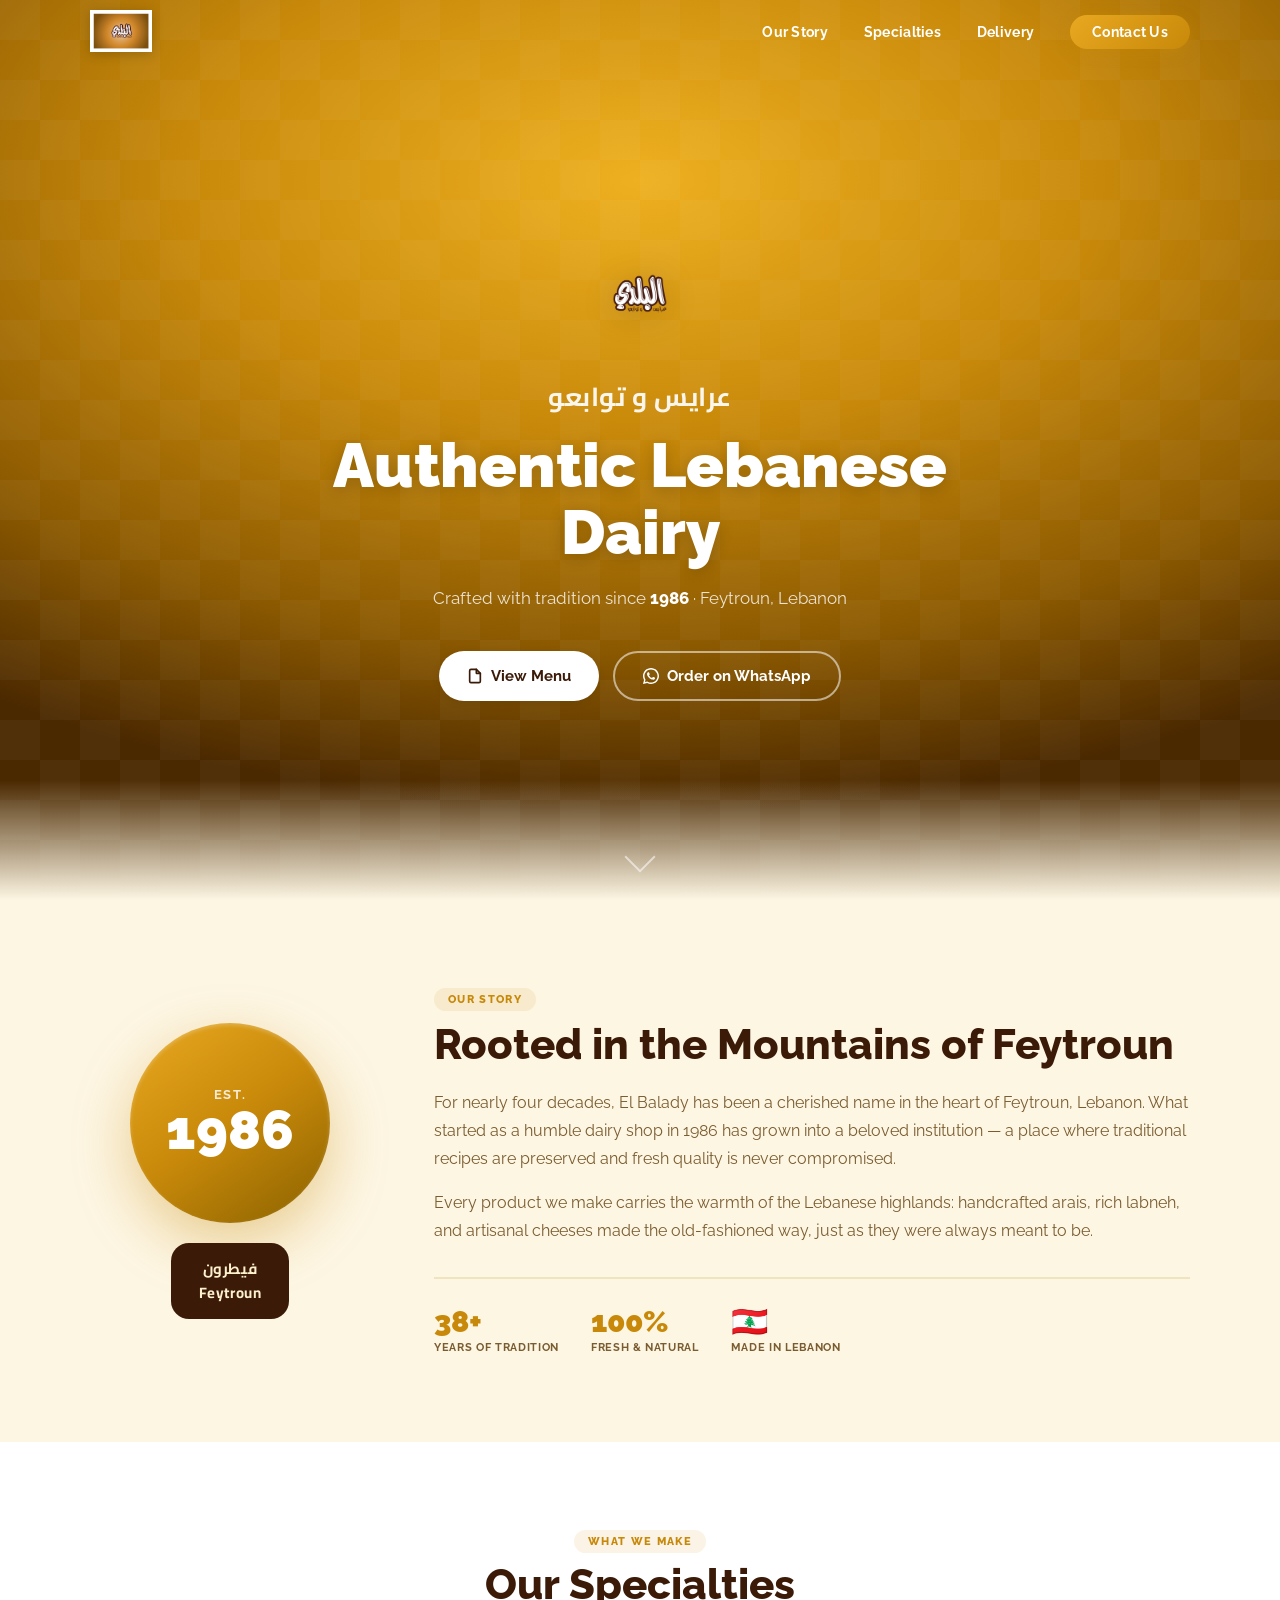
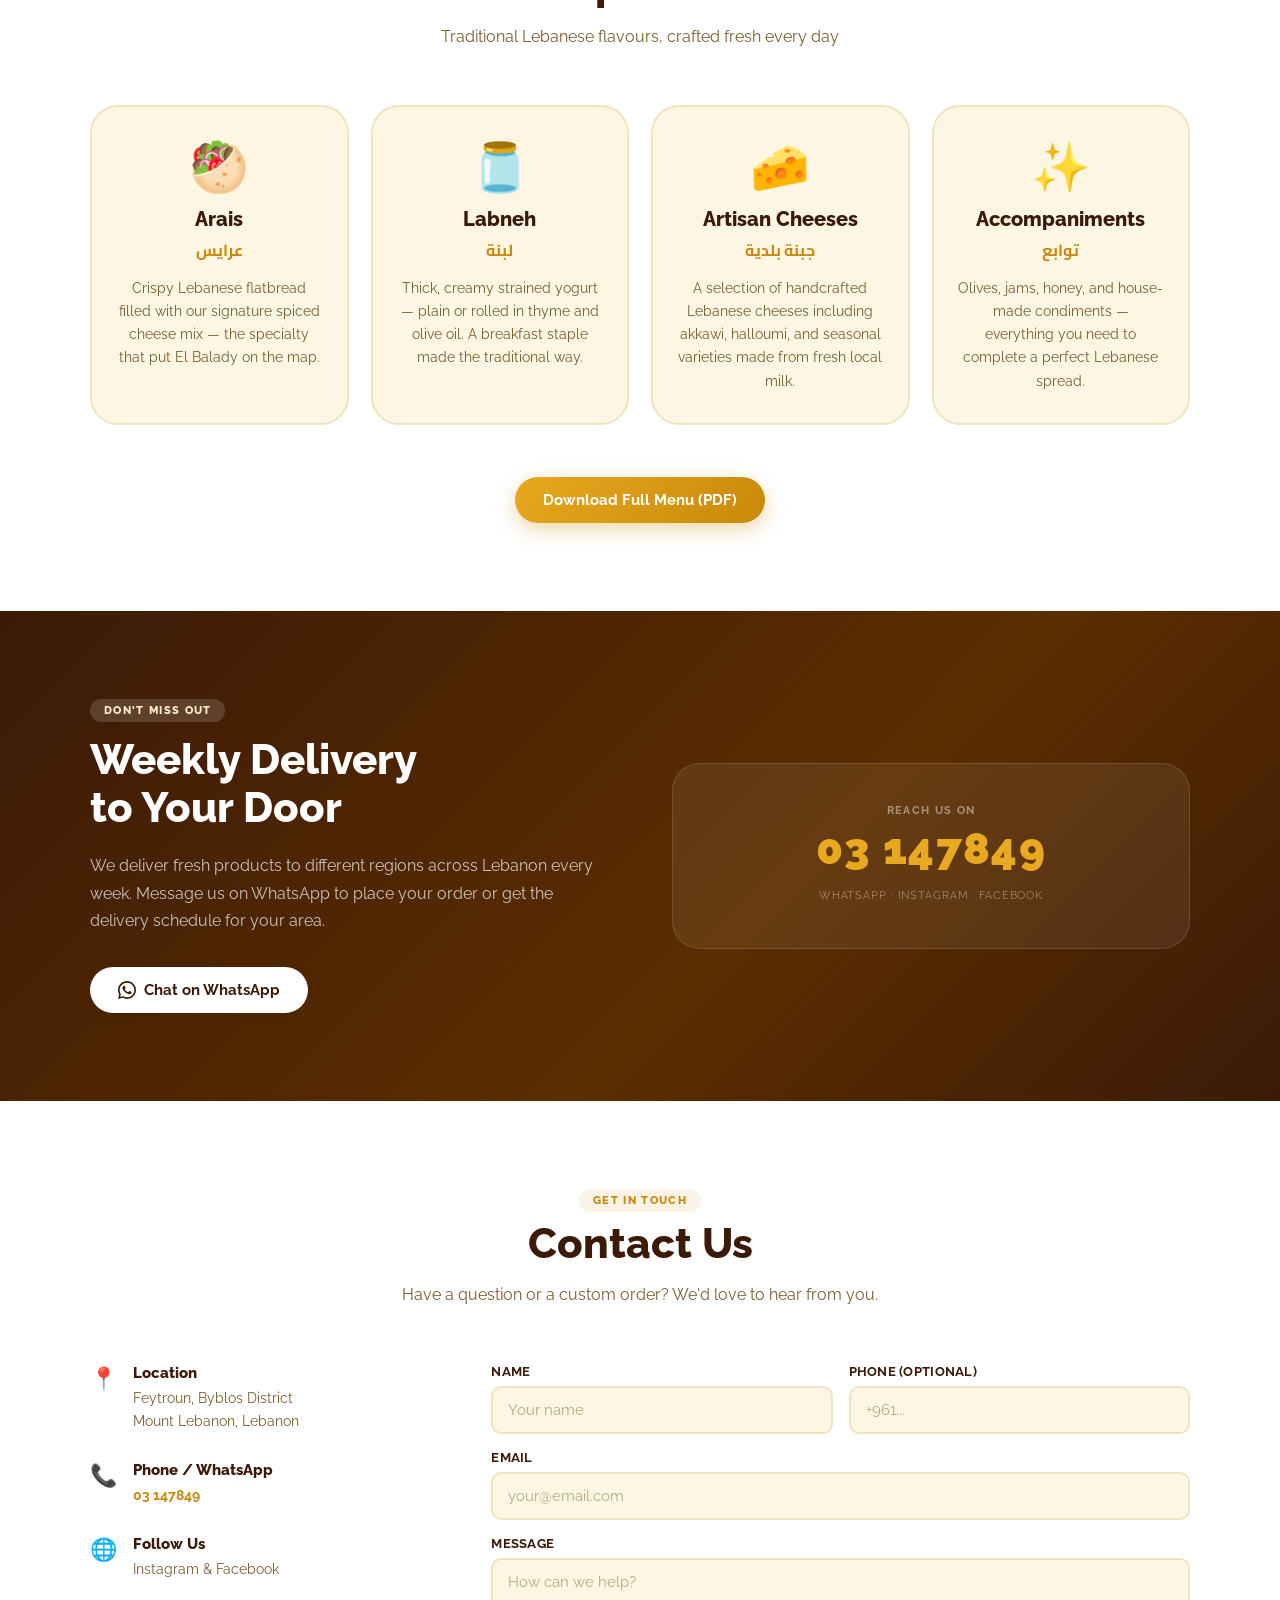
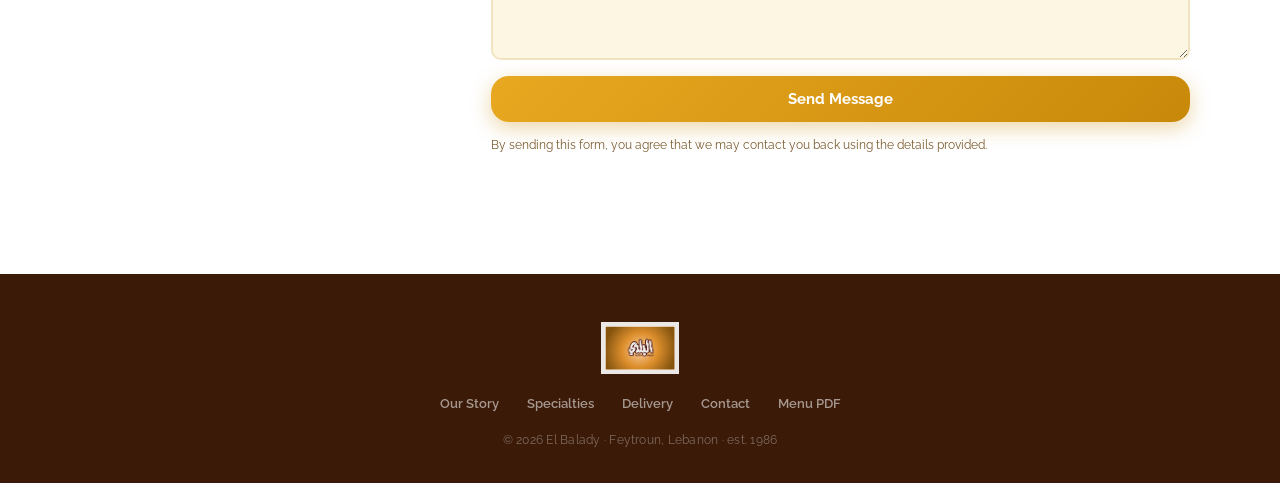
==== index.html @ 284e4e15 "Fix Arabic spelling of Feytroun (فيطرون) https://claude.ai/code/session_01UFX6qy6M5suxhX716evak3" ====
<!doctype html>
<html lang="en">
<head>
  <meta charset="utf-8" />
  <meta name="viewport" content="width=device-width, initial-scale=1" />
  <title>El Balady | عرايس و توابعو · Since 1986 · Feytroun</title>
  <meta name="description" content="El Balady – traditional Lebanese dairy and arais from Feytroun since 1986. Weekly delivery available across Lebanon." />

  <link rel="preconnect" href="https://fonts.googleapis.com">
  <link rel="preconnect" href="https://fonts.gstatic.com" crossorigin>
  <link href="https://fonts.googleapis.com/css2?family=Raleway:wght@400;500;600;700;800;900&family=Cairo:wght@400;600;700;800&display=swap" rel="stylesheet">

  <link rel="stylesheet" href="styles.css" />
</head>
<body>

  <!-- NAV -->
  <nav class="nav" id="nav">
    <div class="nav__inner">
      <a href="#home" class="nav__logo">
        <img src="el-balady-logo.png" alt="El Balady" />
      </a>
      <ul class="nav__links" id="navLinks">
        <li><a href="#about">Our Story</a></li>
        <li><a href="#specialties">Specialties</a></li>
        <li><a href="#delivery">Delivery</a></li>
        <li><a href="#contact" class="nav__cta">Contact Us</a></li>
      </ul>
      <button class="nav__burger" aria-label="Toggle menu" id="burger">
        <span></span><span></span><span></span>
      </button>
    </div>
  </nav>

  <!-- HERO -->
  <section class="hero" id="home">
    <div class="hero__bg"></div>
    <div class="hero__content">
      <img class="hero__logo" src="logo-mark.png" alt="El Balady logo" />
      <p class="hero__arabic">عرايس و توابعو</p>
      <h1 class="hero__title">Authentic Lebanese Dairy</h1>
      <p class="hero__sub">Crafted with tradition since <strong>1986</strong> &middot; Feytroun, Lebanon</p>
      <div class="hero__actions">
        <a href="Al Baladi Menu.pdf" target="_blank" rel="noopener" class="btn btn--white">
          <svg width="16" height="16" viewBox="0 0 24 24" fill="none" stroke="currentColor" stroke-width="2.5" stroke-linecap="round" stroke-linejoin="round"><path d="M14 2H6a2 2 0 0 0-2 2v16a2 2 0 0 0 2 2h12a2 2 0 0 0 2-2V8z"/><polyline points="14 2 14 8 20 8"/></svg>
          View Menu
        </a>
        <a href="https://wa.me/+9613147849" target="_blank" rel="noopener" class="btn btn--outline">
          <svg width="16" height="16" viewBox="0 0 24 24" fill="currentColor"><path d="M17.472 14.382c-.297-.149-1.758-.867-2.03-.967-.273-.099-.471-.148-.67.15-.197.297-.767.966-.94 1.164-.173.199-.347.223-.644.075-.297-.15-1.255-.463-2.39-1.475-.883-.788-1.48-1.761-1.653-2.059-.173-.297-.018-.458.13-.606.134-.133.298-.347.446-.52.149-.174.198-.298.298-.497.099-.198.05-.371-.025-.52-.075-.149-.669-1.612-.916-2.207-.242-.579-.487-.5-.669-.51-.173-.008-.371-.01-.57-.01-.198 0-.52.074-.792.372-.272.297-1.04 1.016-1.04 2.479 0 1.462 1.065 2.875 1.213 3.074.149.198 2.096 3.2 5.077 4.487.709.306 1.262.489 1.694.625.712.227 1.36.195 1.871.118.571-.085 1.758-.719 2.006-1.413.248-.694.248-1.289.173-1.413-.074-.124-.272-.198-.57-.347z"/><path d="M12 0C5.373 0 0 5.373 0 12c0 2.121.555 4.109 1.527 5.834L0 24l6.334-1.521A11.944 11.944 0 0012 24c6.627 0 12-5.373 12-12S18.627 0 12 0zm0 21.818a9.812 9.812 0 01-5.007-1.371l-.36-.214-3.726.894.913-3.632-.234-.373A9.818 9.818 0 012.182 12C2.182 6.578 6.578 2.182 12 2.182S21.818 6.578 21.818 12 17.422 21.818 12 21.818z"/></svg>
          Order on WhatsApp
        </a>
      </div>
    </div>
    <div class="hero__scroll" aria-hidden="true"><span></span></div>
  </section>

  <!-- ABOUT -->
  <section class="about section" id="about">
    <div class="container">
      <div class="about__grid">
        <div class="about__visual">
          <div class="about__badge">
            <span class="about__since">Est.</span>
            <span class="about__year">1986</span>
          </div>
          <div class="about__stamp">
            <p>فيطرون</p>
            <p>Feytroun</p>
          </div>
        </div>
        <div class="about__text">
          <span class="label">Our Story</span>
          <h2>Rooted in the Mountains of Feytroun</h2>
          <p>For nearly four decades, El Balady has been a cherished name in the heart of Feytroun, Lebanon. What started as a humble dairy shop in 1986 has grown into a beloved institution — a place where traditional recipes are preserved and fresh quality is never compromised.</p>
          <p>Every product we make carries the warmth of the Lebanese highlands: handcrafted arais, rich labneh, and artisanal cheeses made the old-fashioned way, just as they were always meant to be.</p>
          <div class="about__stats">
            <div class="stat">
              <strong>38+</strong>
              <span>Years of tradition</span>
            </div>
            <div class="stat">
              <strong>100%</strong>
              <span>Fresh &amp; natural</span>
            </div>
            <div class="stat">
              <strong>🇱🇧</strong>
              <span>Made in Lebanon</span>
            </div>
          </div>
        </div>
      </div>
    </div>
  </section>

  <!-- SPECIALTIES -->
  <section class="specialties section section--alt" id="specialties">
    <div class="container">
      <div class="section__header">
        <span class="label">What We Make</span>
        <h2>Our Specialties</h2>
        <p>Traditional Lebanese flavours, crafted fresh every day</p>
      </div>
      <div class="products">
        <div class="product-card">
          <div class="product-card__icon">🥙</div>
          <h3>Arais</h3>
          <p class="product-card__ar">عرايس</p>
          <p>Crispy Lebanese flatbread filled with our signature spiced cheese mix — the specialty that put El Balady on the map.</p>
        </div>
        <div class="product-card">
          <div class="product-card__icon">🫙</div>
          <h3>Labneh</h3>
          <p class="product-card__ar">لبنة</p>
          <p>Thick, creamy strained yogurt — plain or rolled in thyme and olive oil. A breakfast staple made the traditional way.</p>
        </div>
        <div class="product-card">
          <div class="product-card__icon">🧀</div>
          <h3>Artisan Cheeses</h3>
          <p class="product-card__ar">جبنة بلدية</p>
          <p>A selection of handcrafted Lebanese cheeses including akkawi, halloumi, and seasonal varieties made from fresh local milk.</p>
        </div>
        <div class="product-card">
          <div class="product-card__icon">✨</div>
          <h3>Accompaniments</h3>
          <p class="product-card__ar">توابع</p>
          <p>Olives, jams, honey, and house-made condiments — everything you need to complete a perfect Lebanese spread.</p>
        </div>
      </div>
      <div class="specialties__cta">
        <a href="Al Baladi Menu.pdf" target="_blank" rel="noopener" class="btn btn--primary">
          Download Full Menu (PDF)
        </a>
      </div>
    </div>
  </section>

  <!-- DELIVERY -->
  <section class="delivery section" id="delivery">
    <div class="container">
      <div class="delivery__inner">
        <div class="delivery__text">
          <span class="label label--light">Don't miss out</span>
          <h2>Weekly Delivery<br>to Your Door</h2>
          <p>We deliver fresh products to different regions across Lebanon every week. Message us on WhatsApp to place your order or get the delivery schedule for your area.</p>
          <a href="https://wa.me/+9613147849" target="_blank" rel="noopener" class="btn btn--white">
            <svg width="18" height="18" viewBox="0 0 24 24" fill="currentColor"><path d="M17.472 14.382c-.297-.149-1.758-.867-2.03-.967-.273-.099-.471-.148-.67.15-.197.297-.767.966-.94 1.164-.173.199-.347.223-.644.075-.297-.15-1.255-.463-2.39-1.475-.883-.788-1.48-1.761-1.653-2.059-.173-.297-.018-.458.13-.606.134-.133.298-.347.446-.52.149-.174.198-.298.298-.497.099-.198.05-.371-.025-.52-.075-.149-.669-1.612-.916-2.207-.242-.579-.487-.5-.669-.51-.173-.008-.371-.01-.57-.01-.198 0-.52.074-.792.372-.272.297-1.04 1.016-1.04 2.479 0 1.462 1.065 2.875 1.213 3.074.149.198 2.096 3.2 5.077 4.487.709.306 1.262.489 1.694.625.712.227 1.36.195 1.871.118.571-.085 1.758-.719 2.006-1.413.248-.694.248-1.289.173-1.413-.074-.124-.272-.198-.57-.347z"/><path d="M12 0C5.373 0 0 5.373 0 12c0 2.121.555 4.109 1.527 5.834L0 24l6.334-1.521A11.944 11.944 0 0012 24c6.627 0 12-5.373 12-12S18.627 0 12 0zm0 21.818a9.812 9.812 0 01-5.007-1.371l-.36-.214-3.726.894.913-3.632-.234-.373A9.818 9.818 0 012.182 12C2.182 6.578 6.578 2.182 12 2.182S21.818 6.578 21.818 12 17.422 21.818 12 21.818z"/></svg>
            Chat on WhatsApp
          </a>
        </div>
        <div class="delivery__card">
          <p class="delivery__card-label">Reach us on</p>
          <p class="delivery__phone">03 147849</p>
          <p class="delivery__card-sub">WhatsApp · Instagram · Facebook</p>
        </div>
      </div>
    </div>
  </section>

  <!-- CONTACT -->
  <section class="contact-section section section--alt" id="contact">
    <div class="container">
      <div class="section__header">
        <span class="label">Get in Touch</span>
        <h2>Contact Us</h2>
        <p>Have a question or a custom order? We'd love to hear from you.</p>
      </div>
      <div class="contact__grid">
        <div class="contact__info">
          <div class="info-item">
            <span class="info-item__icon">📍</span>
            <div>
              <strong>Location</strong>
              <p>Feytroun, Byblos District<br>Mount Lebanon, Lebanon</p>
            </div>
          </div>
          <div class="info-item">
            <span class="info-item__icon">📞</span>
            <div>
              <strong>Phone / WhatsApp</strong>
              <p><a href="https://wa.me/+9613147849">03 147849</a></p>
            </div>
          </div>
          <div class="info-item">
            <span class="info-item__icon">🌐</span>
            <div>
              <strong>Follow Us</strong>
              <p>Instagram &amp; Facebook</p>
            </div>
          </div>
        </div>
        <div class="contact__form">
          <form id="contactForm" action="https://formspree.io/f/xgokkwpo" method="POST">
            <input type="hidden" name="source" value="El Balady landing page" />
            <div class="form-row">
              <label class="field">
                <span>Name</span>
                <input name="name" type="text" autocomplete="name" required placeholder="Your name" />
              </label>
              <label class="field">
                <span>Phone (optional)</span>
                <input name="phone" type="tel" autocomplete="tel" placeholder="+961..." />
              </label>
            </div>
            <label class="field">
              <span>Email</span>
              <input name="email" type="email" autocomplete="email" required placeholder="your@email.com" />
            </label>
            <label class="field">
              <span>Message</span>
              <textarea name="message" rows="4" required placeholder="How can we help?"></textarea>
            </label>
            <button class="btn btn--primary btn--full" type="submit">Send Message</button>
            <p class="fineprint">By sending this form, you agree that we may contact you back using the details provided.</p>
            <p id="status" class="status" role="status" aria-live="polite"></p>
          </form>
        </div>
      </div>
    </div>
  </section>

  <!-- FOOTER -->
  <footer class="footer">
    <div class="container">
      <div class="footer__inner">
        <img class="footer__logo" src="el-balady-logo.png" alt="El Balady" />
        <div class="footer__links">
          <a href="#about">Our Story</a>
          <a href="#specialties">Specialties</a>
          <a href="#delivery">Delivery</a>
          <a href="#contact">Contact</a>
          <a href="Al Baladi Menu.pdf" target="_blank" rel="noopener">Menu PDF</a>
        </div>
        <p class="footer__copy">&copy; <span id="year"></span> El Balady &middot; Feytroun, Lebanon &middot; est. 1986</p>
      </div>
    </div>
  </footer>

  <script>
    document.getElementById('year').textContent = new Date().getFullYear();

    const nav = document.getElementById('nav');
    window.addEventListener('scroll', () => {
      nav.classList.toggle('nav--scrolled', window.scrollY > 40);
    }, { passive: true });

    const burger = document.getElementById('burger');
    const navLinks = document.getElementById('navLinks');
    burger.addEventListener('click', () => {
      navLinks.classList.toggle('nav__links--open');
      burger.classList.toggle('nav__burger--open');
    });
    navLinks.querySelectorAll('a').forEach(a => {
      a.addEventListener('click', () => {
        navLinks.classList.remove('nav__links--open');
        burger.classList.remove('nav__burger--open');
      });
    });

    const form = document.getElementById('contactForm');
    const statusEl = document.getElementById('status');
    form.addEventListener('submit', async (e) => {
      if (!form.action || form.action.includes('YOUR_FORM_ID')) return;
      e.preventDefault();
      statusEl.textContent = 'Sending…';
      statusEl.style.color = '';
      try {
        const res = await fetch(form.action, {
          method: form.method,
          body: new FormData(form),
          headers: { 'Accept': 'application/json' }
        });
        if (res.ok) {
          form.reset();
          statusEl.textContent = '✓ Message sent! We\'ll get back to you soon.';
          statusEl.style.color = '#2e7d32';
        } else {
          statusEl.textContent = 'Something went wrong. Please try again.';
          statusEl.style.color = '#c62828';
        }
      } catch {
        statusEl.textContent = 'Network error. Please try again.';
        statusEl.style.color = '#c62828';
      }
    });

    const observer = new IntersectionObserver((entries) => {
      entries.forEach(e => { if (e.isIntersecting) e.target.classList.add('visible'); });
    }, { threshold: 0.12 });
    document.querySelectorAll('.product-card, .about__grid, .info-item').forEach(el => {
      el.classList.add('fade-up');
      observer.observe(el);
    });
  </script>
</body>
</html>
---- styles.css ----
/* ─── TOKENS ─────────────────────────────────────────────── */
:root {
  --amber:        #C8890A;
  --amber-light:  #E8A820;
  --amber-dark:   #8A6200;
  --amber-pale:   #FDF0CC;
  --brown:        #3B1A08;
  --brown-mid:    #7A3C10;
  --cream:        #FDF6E3;
  --cream-dark:   #F0E4C0;
  --white:        #ffffff;
  --ink:          #1C0E00;
  --muted:        #7A5C30;
  --radius-sm:    10px;
  --radius:       18px;
  --radius-lg:    28px;
  --shadow-sm:    0 2px 8px rgba(0,0,0,.07);
  --shadow:       0 8px 28px rgba(0,0,0,.10);
  --shadow-lg:    0 20px 60px rgba(0,0,0,.14);
}

/* ─── RESET ──────────────────────────────────────────────── */
*, *::before, *::after { box-sizing: border-box; margin: 0; padding: 0; }
html { scroll-behavior: smooth; }
body {
  font-family: 'Raleway', system-ui, -apple-system, sans-serif;
  color: var(--ink);
  background: var(--cream);
  overflow-x: hidden;
}
img { max-width: 100%; display: block; }
a { color: inherit; text-decoration: none; }

/* ─── LAYOUT ─────────────────────────────────────────────── */
.container {
  width: min(1100px, 92vw);
  margin: 0 auto;
}
.section { padding: 88px 0; }
.section--alt { background: var(--white); }

.section__header {
  text-align: center;
  margin-bottom: 56px;
}
.section__header h2 { margin: 8px 0 14px; }
.section__header p {
  color: var(--muted);
  max-width: 48ch;
  margin: 0 auto;
  font-size: 16px;
  line-height: 1.6;
}

/* ─── TYPE ───────────────────────────────────────────────── */
h2 {
  font-size: clamp(26px, 4vw, 42px);
  font-weight: 800;
  line-height: 1.15;
  color: var(--brown);
}

.label {
  display: inline-block;
  font-size: 11px;
  font-weight: 800;
  letter-spacing: .12em;
  text-transform: uppercase;
  color: var(--amber);
  background: rgba(200,137,10,.1);
  padding: 5px 14px;
  border-radius: 999px;
}
.label--light {
  color: var(--amber-pale);
  background: rgba(255,255,255,.15);
}

/* ─── BUTTONS ────────────────────────────────────────────── */
.btn {
  display: inline-flex;
  align-items: center;
  gap: 8px;
  padding: 14px 28px;
  border-radius: 999px;
  font-family: inherit;
  font-weight: 700;
  font-size: 15px;
  cursor: pointer;
  border: none;
  transition: transform .12s ease, box-shadow .12s ease;
  text-decoration: none;
  white-space: nowrap;
}
.btn:hover { transform: translateY(-2px); }

.btn--primary {
  background: linear-gradient(135deg, var(--amber-light) 0%, var(--amber) 100%);
  color: var(--white);
  box-shadow: 0 6px 20px rgba(200,137,10,.35);
}
.btn--primary:hover { box-shadow: 0 12px 30px rgba(200,137,10,.45); }

.btn--outline {
  background: transparent;
  color: var(--white);
  border: 2px solid rgba(255,255,255,.55);
}
.btn--outline:hover { background: rgba(255,255,255,.12); }

.btn--white {
  background: var(--white);
  color: var(--brown);
  box-shadow: var(--shadow-sm);
}
.btn--white:hover { background: var(--cream); box-shadow: var(--shadow); }

.btn--full { width: 100%; justify-content: center; border-radius: var(--radius); }

/* ─── NAV ────────────────────────────────────────────────── */
.nav {
  position: fixed;
  top: 0; left: 0; right: 0;
  z-index: 100;
  padding: 10px 0;
  transition: background .25s ease, box-shadow .25s ease;
}
.nav--scrolled {
  background: rgba(253,246,227,.96);
  backdrop-filter: blur(16px);
  -webkit-backdrop-filter: blur(16px);
  box-shadow: 0 2px 24px rgba(0,0,0,.08);
}
.nav__inner {
  width: min(1100px, 92vw);
  margin: 0 auto;
  display: flex;
  align-items: center;
  justify-content: space-between;
}
.nav__logo img {
  height: 42px;
  width: auto;
  filter: drop-shadow(0 2px 6px rgba(0,0,0,.2));
}
.nav__links {
  display: flex;
  align-items: center;
  gap: 36px;
  list-style: none;
}
.nav__links a {
  font-size: 14px;
  font-weight: 700;
  color: var(--white);
  transition: color .15s;
  letter-spacing: .02em;
}
.nav--scrolled .nav__links a { color: var(--brown); }
.nav__links a:hover { color: var(--amber-light); }
.nav--scrolled .nav__links a:hover { color: var(--amber); }

.nav__cta {
  background: linear-gradient(135deg, var(--amber-light), var(--amber)) !important;
  color: var(--white) !important;
  padding: 9px 22px;
  border-radius: 999px;
  box-shadow: 0 4px 14px rgba(200,137,10,.35);
  transition: transform .12s, box-shadow .12s !important;
}
.nav__cta:hover {
  transform: translateY(-1px);
  box-shadow: 0 8px 22px rgba(200,137,10,.45) !important;
  color: var(--white) !important;
}
.nav--scrolled .nav__cta { color: var(--white) !important; }

.nav__burger {
  display: none;
  flex-direction: column;
  gap: 5px;
  background: none;
  border: none;
  cursor: pointer;
  padding: 4px;
}
.nav__burger span {
  display: block;
  width: 24px;
  height: 2.5px;
  background: var(--white);
  border-radius: 2px;
  transition: transform .2s, opacity .2s;
}
.nav--scrolled .nav__burger span { background: var(--brown); }
.nav__burger--open span:nth-child(1) { transform: translateY(7.5px) rotate(45deg); }
.nav__burger--open span:nth-child(2) { opacity: 0; }
.nav__burger--open span:nth-child(3) { transform: translateY(-7.5px) rotate(-45deg); }

/* ─── HERO ───────────────────────────────────────────────── */
.hero {
  position: relative;
  min-height: 100svh;
  display: flex;
  align-items: center;
  justify-content: center;
  text-align: center;
  overflow: hidden;
  padding: 110px 24px 72px;
}
.hero__bg {
  position: absolute;
  inset: 0;
  background: radial-gradient(ellipse 90% 70% at 50% 20%,
    #EEB020 0%,
    #C8890A 40%,
    #8A5800 75%,
    #4A2800 100%);
}
.hero__bg::before {
  content: '';
  position: absolute;
  inset: 0;
  background: url("data:image/svg+xml,%3Csvg width='80' height='80' viewBox='0 0 80 80' xmlns='http://www.w3.org/2000/svg'%3E%3Cg fill='%23ffffff' fill-opacity='0.035'%3E%3Cpath d='M0 0h40v40H0V0zm40 40h40v40H40V40z'/%3E%3C/g%3E%3C/svg%3E");
}
.hero__bg::after {
  content: '';
  position: absolute;
  bottom: 0; left: 0; right: 0;
  height: 120px;
  background: linear-gradient(to top, var(--cream), transparent);
}
.hero__content {
  position: relative;
  z-index: 1;
  max-width: 640px;
}
.hero__logo {
  width: 200px;
  margin: 0 auto 22px;
  mix-blend-mode: multiply;
  filter: drop-shadow(0 4px 16px rgba(0,0,0,.15));
}
.hero__arabic {
  font-family: 'Cairo', system-ui, sans-serif;
  font-size: clamp(18px, 3vw, 26px);
  font-weight: 700;
  color: rgba(255,255,255,.92);
  margin-bottom: 12px;
  direction: rtl;
  letter-spacing: .02em;
}
.hero__title {
  font-size: clamp(34px, 6vw, 62px);
  font-weight: 900;
  color: var(--white);
  line-height: 1.08;
  margin-bottom: 18px;
  text-shadow: 0 3px 16px rgba(0,0,0,.18);
}
.hero__sub {
  font-size: clamp(14px, 2vw, 17px);
  color: rgba(255,255,255,.82);
  margin-bottom: 40px;
  line-height: 1.55;
}
.hero__sub strong { color: var(--white); font-weight: 800; }
.hero__actions {
  display: flex;
  flex-wrap: wrap;
  gap: 14px;
  justify-content: center;
}

.hero__scroll {
  position: absolute;
  bottom: 32px;
  left: 50%;
  transform: translateX(-50%);
  z-index: 1;
}
.hero__scroll span {
  display: block;
  width: 22px;
  height: 22px;
  border-right: 2.5px solid rgba(255,255,255,.55);
  border-bottom: 2.5px solid rgba(255,255,255,.55);
  transform: rotate(45deg);
  animation: chevron 1.6s ease-in-out infinite;
}
@keyframes chevron {
  0%, 100% { transform: rotate(45deg) translate(0,0); opacity: .55; }
  50% { transform: rotate(45deg) translate(4px,4px); opacity: 1; }
}

/* ─── ABOUT ──────────────────────────────────────────────── */
.about { background: var(--cream); }
.about__grid {
  display: grid;
  grid-template-columns: 280px 1fr;
  gap: 64px;
  align-items: center;
}
.about__visual {
  display: flex;
  flex-direction: column;
  align-items: center;
  gap: 20px;
}
.about__badge {
  width: 200px;
  height: 200px;
  border-radius: 50%;
  background: linear-gradient(145deg, var(--amber-light), var(--amber), var(--amber-dark));
  display: flex;
  flex-direction: column;
  align-items: center;
  justify-content: center;
  box-shadow:
    0 20px 56px rgba(200,137,10,.38),
    inset 0 2px 4px rgba(255,255,255,.25);
  color: var(--white);
}
.about__since {
  font-size: 13px;
  font-weight: 700;
  letter-spacing: .12em;
  text-transform: uppercase;
  opacity: .82;
}
.about__year {
  font-size: 54px;
  font-weight: 900;
  line-height: 1.05;
}
.about__stamp {
  background: var(--brown);
  color: var(--amber-pale);
  padding: 14px 28px;
  border-radius: var(--radius);
  text-align: center;
  font-family: 'Cairo', system-ui, sans-serif;
  font-size: 15px;
  font-weight: 700;
  letter-spacing: .04em;
  line-height: 1.6;
}

.about__text h2 { margin: 10px 0 20px; }
.about__text p {
  color: var(--muted);
  line-height: 1.75;
  margin-bottom: 16px;
  font-size: 16px;
}
.about__stats {
  display: flex;
  gap: 32px;
  margin-top: 32px;
  flex-wrap: wrap;
  padding-top: 28px;
  border-top: 2px solid var(--cream-dark);
}
.stat {
  display: flex;
  flex-direction: column;
  gap: 4px;
}
.stat strong {
  font-size: 30px;
  font-weight: 900;
  color: var(--amber);
  line-height: 1;
}
.stat span {
  font-size: 11px;
  font-weight: 700;
  color: var(--muted);
  letter-spacing: .06em;
  text-transform: uppercase;
}

/* ─── SPECIALTIES ────────────────────────────────────────── */
.products {
  display: grid;
  grid-template-columns: repeat(auto-fit, minmax(220px, 1fr));
  gap: 22px;
  margin-bottom: 52px;
}
.product-card {
  background: var(--cream);
  border: 2px solid var(--cream-dark);
  border-radius: var(--radius-lg);
  padding: 36px 24px 30px;
  text-align: center;
  transition: transform .15s ease, box-shadow .15s ease, border-color .15s ease;
}
.product-card:hover {
  transform: translateY(-5px);
  box-shadow: var(--shadow);
  border-color: rgba(200,137,10,.3);
}
.product-card__icon {
  font-size: 48px;
  margin-bottom: 16px;
  line-height: 1;
}
.product-card h3 {
  font-size: 20px;
  font-weight: 800;
  color: var(--brown);
  margin-bottom: 4px;
}
.product-card__ar {
  font-family: 'Cairo', system-ui, sans-serif;
  font-size: 16px;
  color: var(--amber);
  font-weight: 700;
  margin-bottom: 12px;
  direction: rtl;
}
.product-card p:last-child {
  font-size: 14px;
  color: var(--muted);
  line-height: 1.65;
}
.specialties__cta { text-align: center; }

/* ─── DELIVERY ───────────────────────────────────────────── */
.delivery {
  background: linear-gradient(135deg, var(--brown) 0%, #5C2E00 60%, #3B1A08 100%);
  color: var(--white);
}
.delivery__inner {
  display: grid;
  grid-template-columns: 1fr 1fr;
  gap: 64px;
  align-items: center;
}
.delivery__text h2 {
  color: var(--white);
  margin: 14px 0 20px;
}
.delivery__text p {
  color: rgba(255,255,255,.72);
  line-height: 1.72;
  margin-bottom: 32px;
  font-size: 16px;
}
.delivery__card {
  background: rgba(255,255,255,.07);
  border: 1.5px solid rgba(255,255,255,.12);
  border-radius: var(--radius-lg);
  padding: 40px 36px;
  text-align: center;
}
.delivery__card-label {
  font-size: 11px;
  font-weight: 700;
  letter-spacing: .12em;
  text-transform: uppercase;
  color: rgba(255,255,255,.45);
  margin-bottom: 10px;
}
.delivery__phone {
  font-size: 44px;
  font-weight: 900;
  color: var(--amber-light);
  letter-spacing: .03em;
  margin-bottom: 18px;
  line-height: 1;
}
.delivery__card-sub {
  font-size: 11px;
  color: rgba(255,255,255,.4);
  letter-spacing: .08em;
  text-transform: uppercase;
  margin-bottom: 6px;
}
.delivery__handle {
  font-size: 22px;
  font-weight: 800;
  color: rgba(255,255,255,.82);
}

/* ─── CONTACT ────────────────────────────────────────────── */
.contact__grid {
  display: grid;
  grid-template-columns: 1fr 2fr;
  gap: 52px;
  align-items: start;
}
.contact__info {
  display: flex;
  flex-direction: column;
  gap: 28px;
}
.info-item {
  display: flex;
  gap: 16px;
  align-items: flex-start;
}
.info-item__icon { font-size: 22px; flex-shrink: 0; margin-top: 1px; }
.info-item strong {
  display: block;
  font-weight: 800;
  color: var(--brown);
  margin-bottom: 5px;
  font-size: 15px;
}
.info-item p { font-size: 14px; color: var(--muted); line-height: 1.65; }
.info-item a { color: var(--amber); font-weight: 700; }
.info-item a:hover { text-decoration: underline; }

.contact__form .field {
  display: flex;
  flex-direction: column;
  gap: 7px;
  margin-bottom: 16px;
  font-weight: 700;
  font-size: 13px;
  color: var(--brown);
  letter-spacing: .02em;
  text-transform: uppercase;
}
.form-row {
  display: grid;
  grid-template-columns: 1fr 1fr;
  gap: 16px;
}
input, textarea {
  width: 100%;
  border: 2px solid var(--cream-dark);
  border-radius: var(--radius-sm);
  padding: 13px 15px;
  font-family: inherit;
  font-size: 15px;
  outline: none;
  background: var(--cream);
  color: var(--ink);
  transition: border-color .15s, box-shadow .15s;
}
input:focus, textarea:focus {
  border-color: var(--amber);
  box-shadow: 0 0 0 4px rgba(200,137,10,.10);
}
input::placeholder, textarea::placeholder { color: #bba880; }
textarea { resize: vertical; }

.fineprint {
  margin-top: 14px;
  color: var(--muted);
  font-size: 12px;
  line-height: 1.55;
}
.status {
  margin-top: 12px;
  font-weight: 700;
  font-size: 14px;
  min-height: 1.4em;
}

/* ─── FOOTER ─────────────────────────────────────────────── */
.footer {
  background: var(--brown);
  padding: 48px 0 36px;
}
.footer__inner {
  display: flex;
  flex-direction: column;
  align-items: center;
  gap: 22px;
  text-align: center;
}
.footer__logo {
  height: 52px;
  width: auto;
  opacity: .9;
  filter: brightness(1.15);
}
.footer__links {
  display: flex;
  flex-wrap: wrap;
  gap: 28px;
  justify-content: center;
}
.footer__links a {
  font-size: 13px;
  font-weight: 600;
  color: rgba(255,255,255,.55);
  transition: color .15s;
}
.footer__links a:hover { color: var(--amber-light); }
.footer__copy {
  font-size: 12px;
  color: rgba(255,255,255,.35);
  letter-spacing: .02em;
}

/* ─── SCROLL ANIMATIONS ──────────────────────────────────── */
.fade-up {
  opacity: 0;
  transform: translateY(24px);
  transition: opacity .55s ease, transform .55s ease;
}
.fade-up.visible {
  opacity: 1;
  transform: translateY(0);
}
.product-card.fade-up:nth-child(2) { transition-delay: .08s; }
.product-card.fade-up:nth-child(3) { transition-delay: .16s; }
.product-card.fade-up:nth-child(4) { transition-delay: .24s; }

/* ─── RESPONSIVE ─────────────────────────────────────────── */
@media (max-width: 860px) {
  .about__grid {
    grid-template-columns: 1fr;
    gap: 40px;
  }
  .about__visual {
    flex-direction: row;
    justify-content: center;
  }
  .delivery__inner {
    grid-template-columns: 1fr;
    gap: 40px;
  }
  .contact__grid {
    grid-template-columns: 1fr;
    gap: 40px;
  }
}

@media (max-width: 720px) {
  .nav__links {
    display: none;
    position: absolute;
    top: 100%; left: 0; right: 0;
    flex-direction: column;
    align-items: flex-start;
    background: var(--cream);
    padding: 20px 24px;
    gap: 18px;
    box-shadow: var(--shadow);
    border-top: 1px solid var(--cream-dark);
  }
  .nav__links--open { display: flex; }
  .nav__links a { color: var(--brown); font-size: 16px; }
  .nav__burger { display: flex; }
  .section { padding: 64px 0; }
  .form-row { grid-template-columns: 1fr; }
  .about__stats { gap: 20px; }
}

@media (max-width: 480px) {
  .hero__actions { flex-direction: column; align-items: center; }
  .about__badge { width: 160px; height: 160px; }
  .about__year { font-size: 42px; }
  .delivery__phone { font-size: 34px; }
}
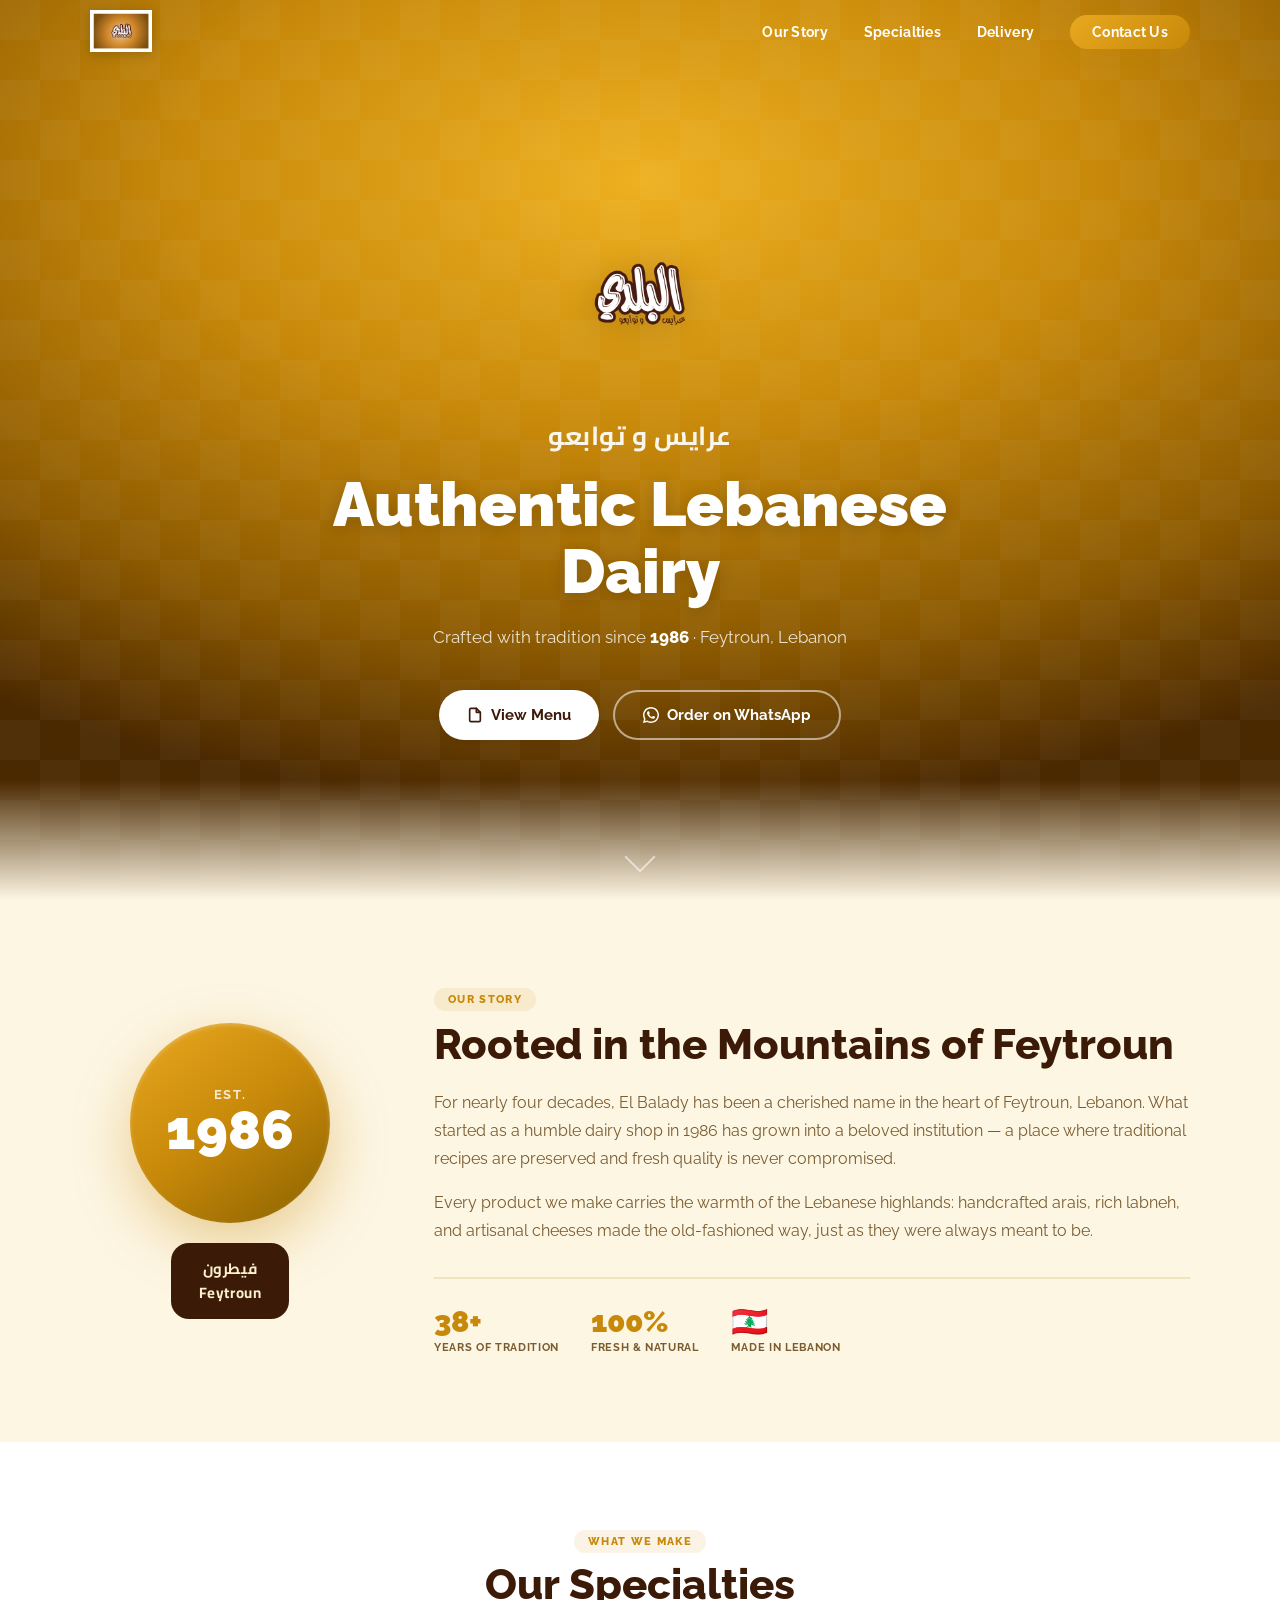
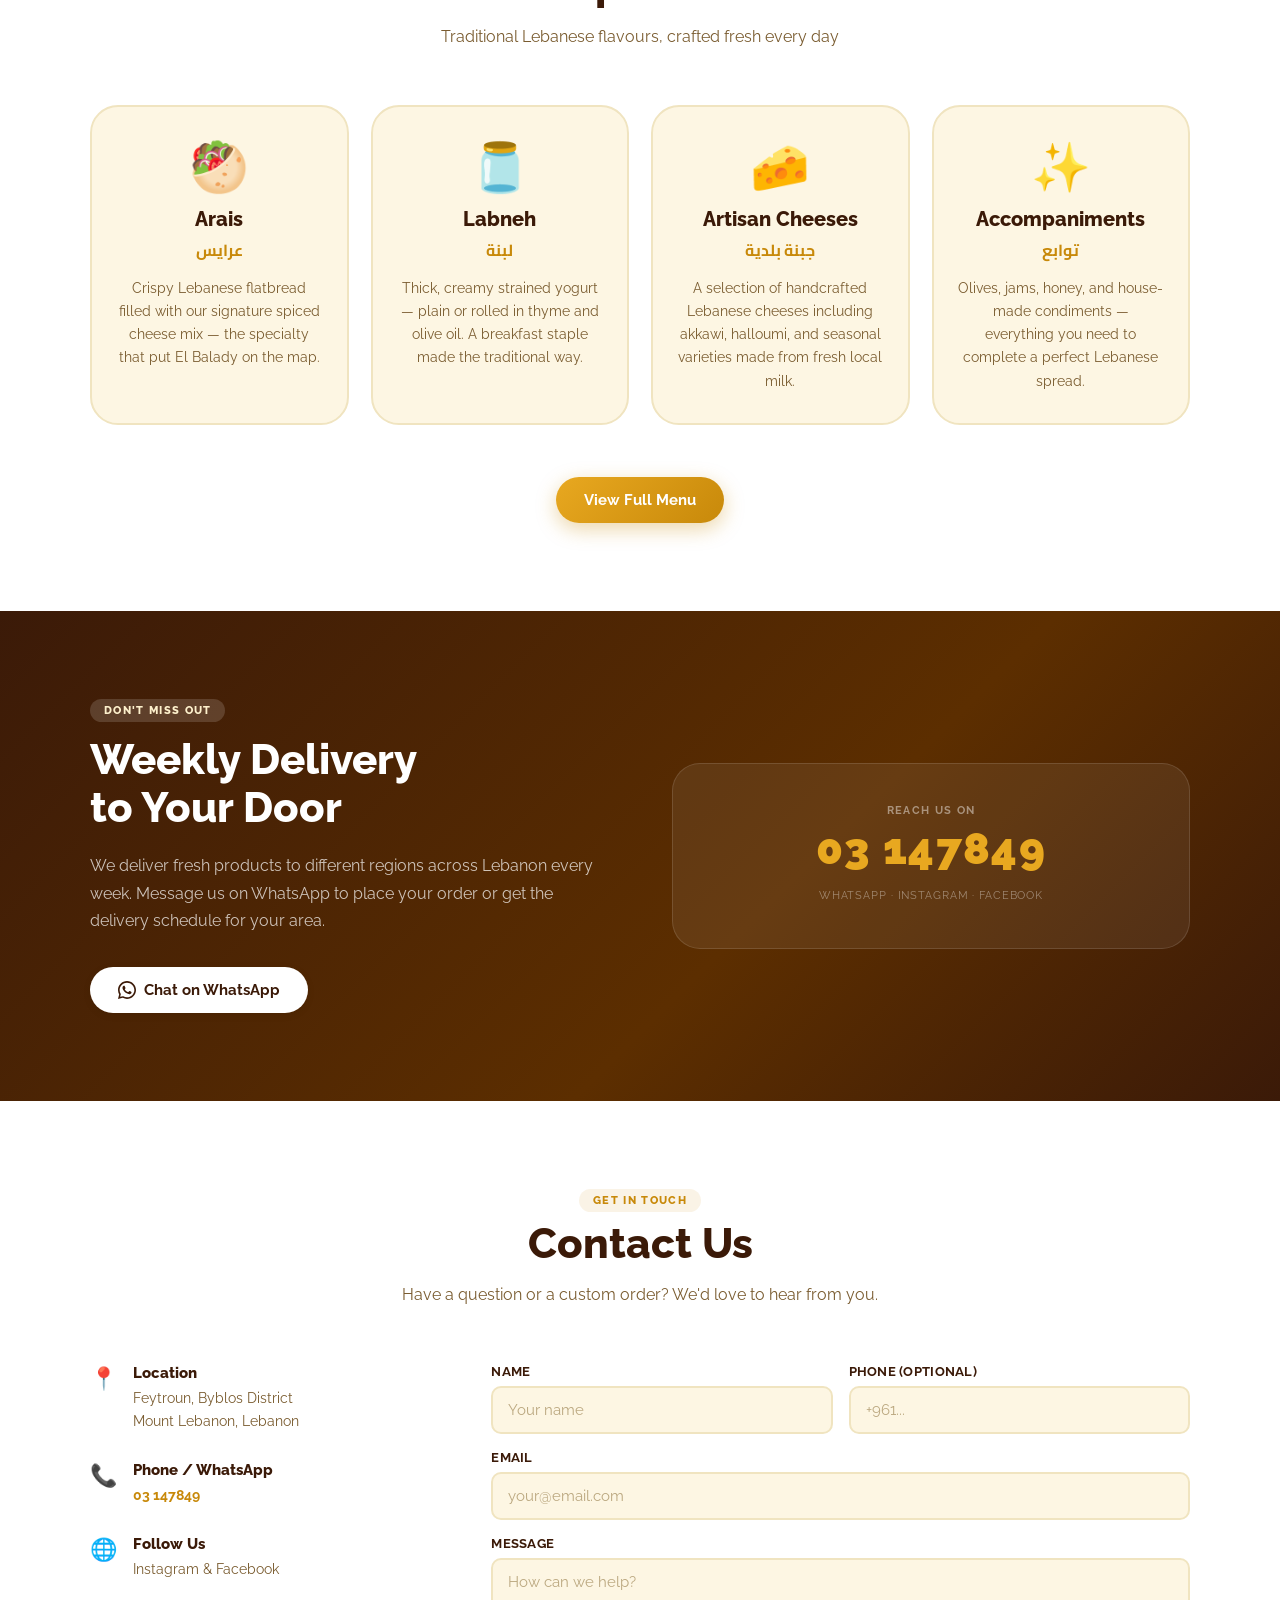
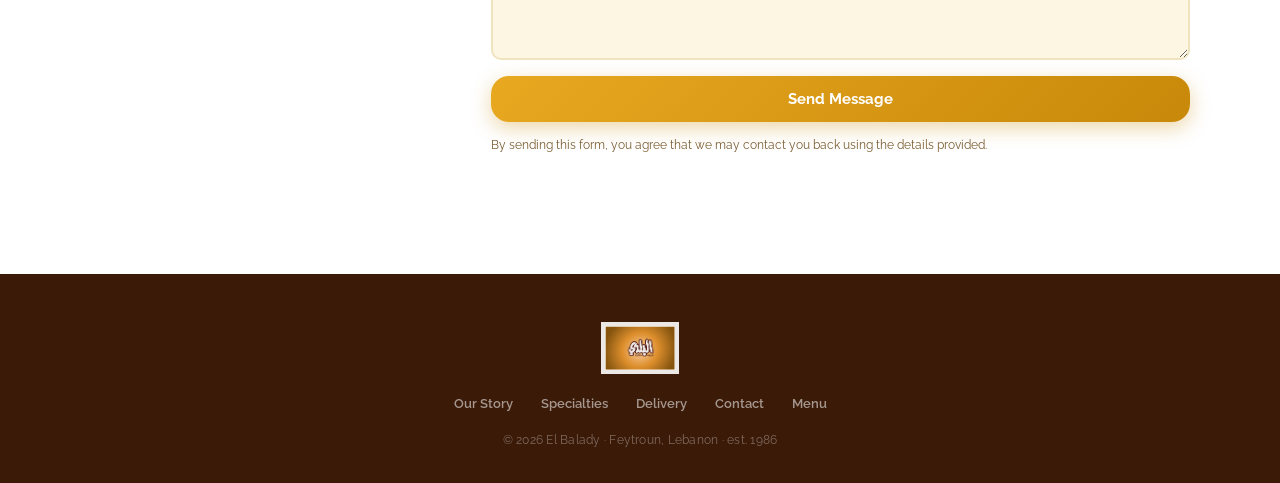
==== commit beba1a79: "Add branded HTML menu page with all 4 product sections Replaces PDF link with a full branded menu pa" ====
--- a/index.html
+++ b/index.html
@@ -41,7 +41,7 @@
       <h1 class="hero__title">Authentic Lebanese Dairy</h1>
       <p class="hero__sub">Crafted with tradition since <strong>1986</strong> &middot; Feytroun, Lebanon</p>
       <div class="hero__actions">
-        <a href="Al Baladi Menu.pdf" target="_blank" rel="noopener" class="btn btn--white">
+        <a href="menu.html" class="btn btn--white">
           <svg width="16" height="16" viewBox="0 0 24 24" fill="none" stroke="currentColor" stroke-width="2.5" stroke-linecap="round" stroke-linejoin="round"><path d="M14 2H6a2 2 0 0 0-2 2v16a2 2 0 0 0 2 2h12a2 2 0 0 0 2-2V8z"/><polyline points="14 2 14 8 20 8"/></svg>
           View Menu
         </a>
@@ -127,8 +127,8 @@
         </div>
       </div>
       <div class="specialties__cta">
-        <a href="Al Baladi Menu.pdf" target="_blank" rel="noopener" class="btn btn--primary">
-          Download Full Menu (PDF)
+        <a href="menu.html" class="btn btn--primary">
+          View Full Menu
         </a>
       </div>
     </div>
@@ -228,7 +228,7 @@
           <a href="#specialties">Specialties</a>
           <a href="#delivery">Delivery</a>
           <a href="#contact">Contact</a>
-          <a href="Al Baladi Menu.pdf" target="_blank" rel="noopener">Menu PDF</a>
+          <a href="menu.html">Menu</a>
         </div>
         <p class="footer__copy">&copy; <span id="year"></span> El Balady &middot; Feytroun, Lebanon &middot; est. 1986</p>
       </div>
--- a/styles.css
+++ b/styles.css
@@ -142,6 +142,11 @@
   height: 42px;
   width: auto;
   filter: drop-shadow(0 2px 6px rgba(0,0,0,.2));
+  opacity: 0;
+  transition: opacity .25s ease;
+}
+.nav--scrolled .nav__logo img {
+  opacity: 1;
 }
 .nav__links {
   display: flex;
@@ -236,7 +241,7 @@
   max-width: 640px;
 }
 .hero__logo {
-  width: 200px;
+  width: 340px;
   margin: 0 auto 22px;
   mix-blend-mode: multiply;
   filter: drop-shadow(0 4px 16px rgba(0,0,0,.15));
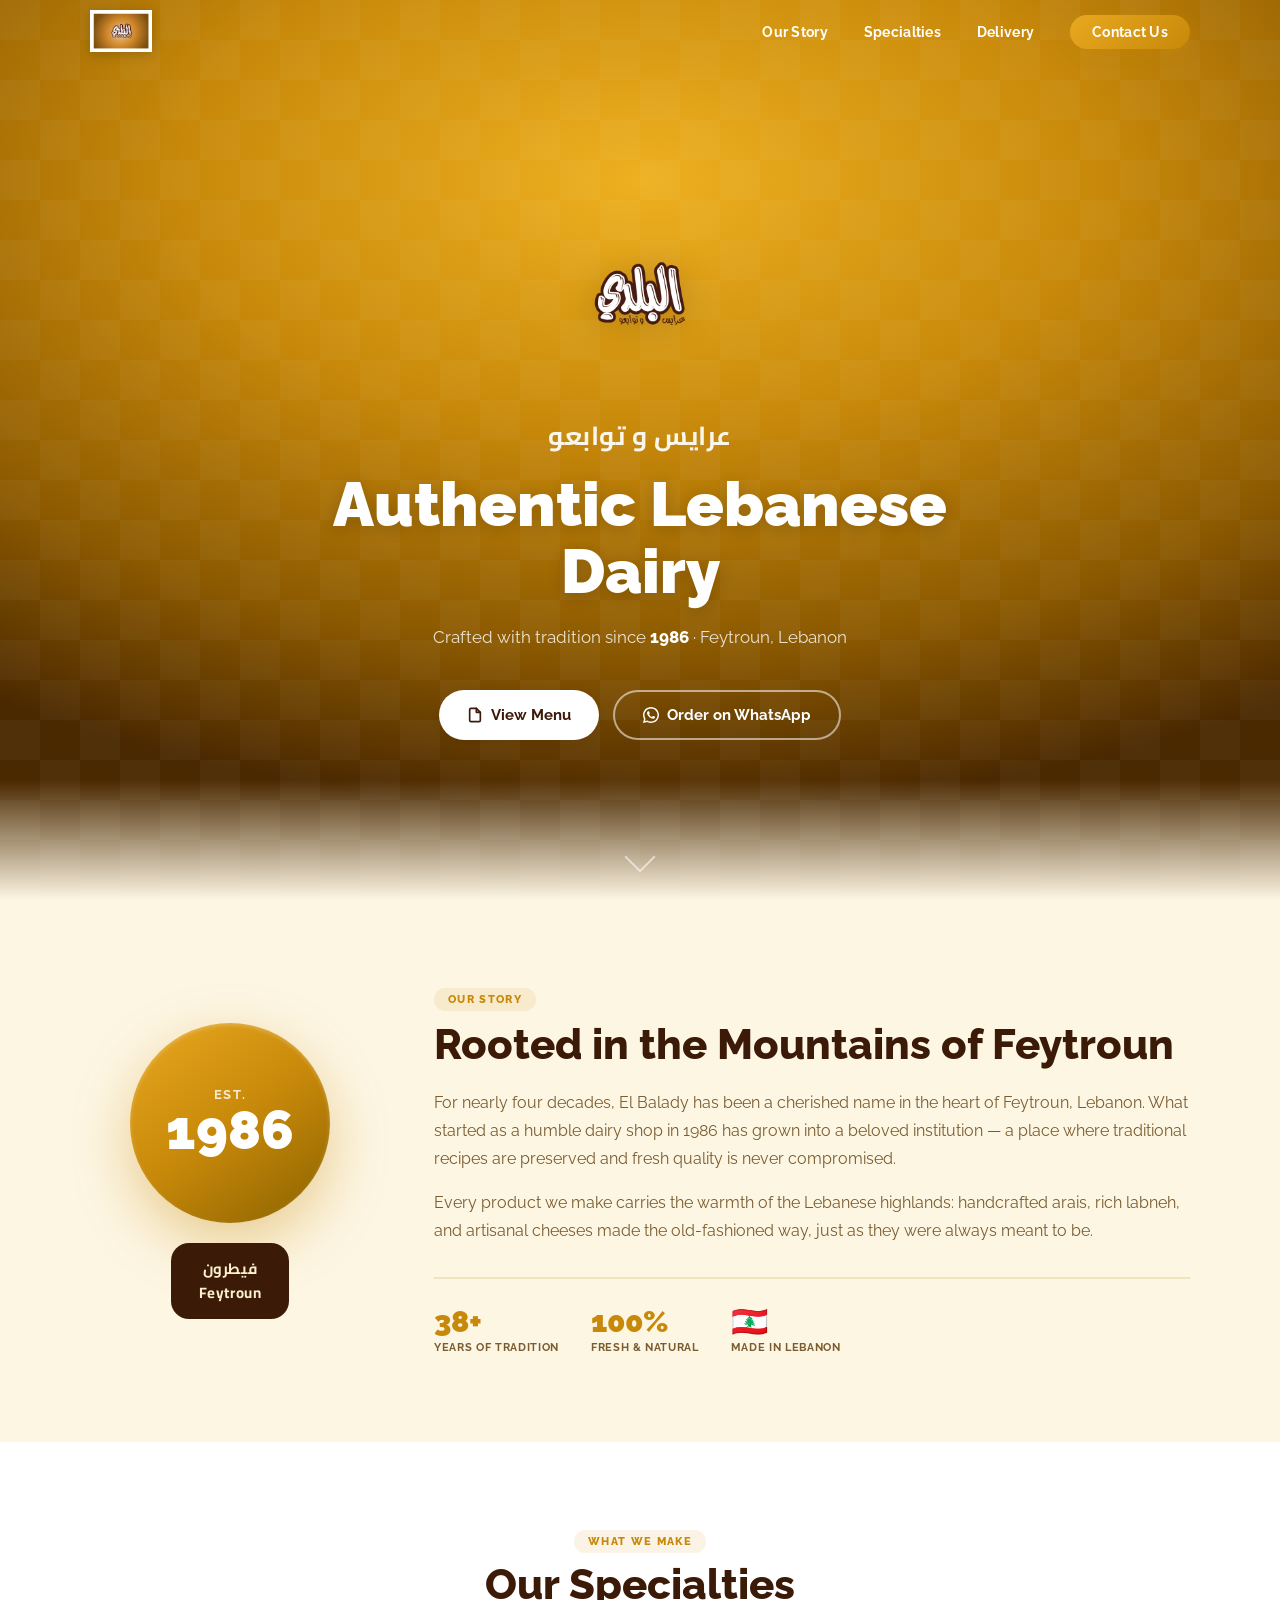
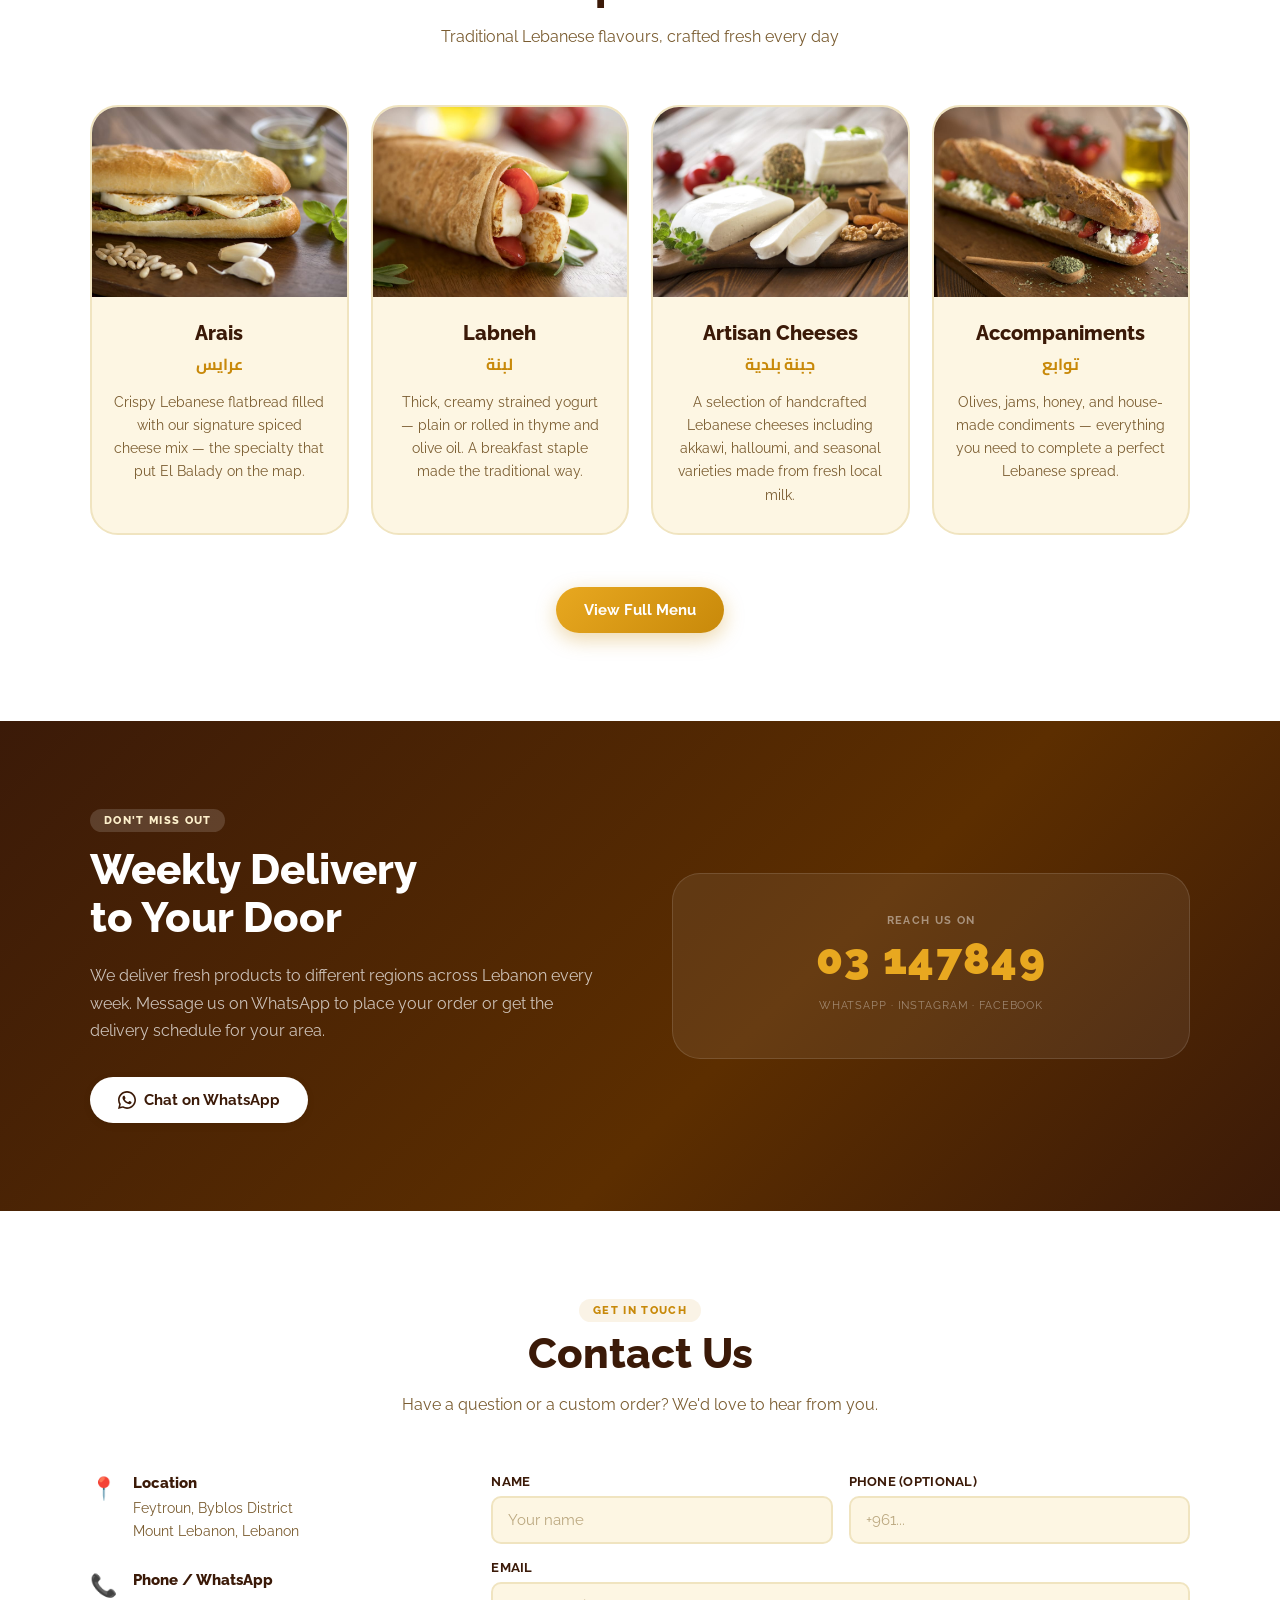
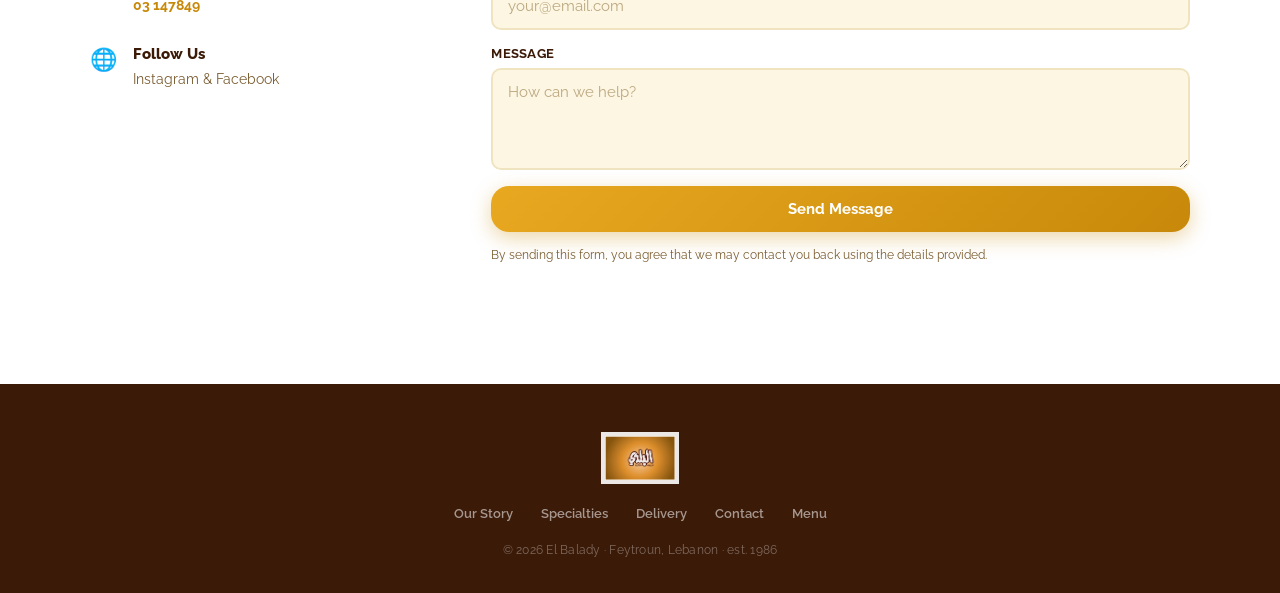
==== commit 97544fe9: "Replace emoji clipart with food photos on product cards Swaps the four emoji icons on the specialtie" ====
--- a/index.html
+++ b/index.html
@@ -102,28 +102,44 @@
       </div>
       <div class="products">
         <div class="product-card">
-          <div class="product-card__icon">🥙</div>
-          <h3>Arais</h3>
-          <p class="product-card__ar">عرايس</p>
-          <p>Crispy Lebanese flatbread filled with our signature spiced cheese mix — the specialty that put El Balady on the map.</p>
+          <div class="product-card__img">
+            <img src="menu-halloum-baguette.jpg" alt="Arais — halloum bread" />
+          </div>
+          <div class="product-card__body">
+            <h3>Arais</h3>
+            <p class="product-card__ar">عرايس</p>
+            <p>Crispy Lebanese flatbread filled with our signature spiced cheese mix — the specialty that put El Balady on the map.</p>
+          </div>
         </div>
         <div class="product-card">
-          <div class="product-card__icon">🫙</div>
-          <h3>Labneh</h3>
-          <p class="product-card__ar">لبنة</p>
-          <p>Thick, creamy strained yogurt — plain or rolled in thyme and olive oil. A breakfast staple made the traditional way.</p>
+          <div class="product-card__img">
+            <img src="menu-halloum-wrap.jpg" alt="Labneh wrap" />
+          </div>
+          <div class="product-card__body">
+            <h3>Labneh</h3>
+            <p class="product-card__ar">لبنة</p>
+            <p>Thick, creamy strained yogurt — plain or rolled in thyme and olive oil. A breakfast staple made the traditional way.</p>
+          </div>
         </div>
         <div class="product-card">
-          <div class="product-card__icon">🧀</div>
-          <h3>Artisan Cheeses</h3>
-          <p class="product-card__ar">جبنة بلدية</p>
-          <p>A selection of handcrafted Lebanese cheeses including akkawi, halloumi, and seasonal varieties made from fresh local milk.</p>
+          <div class="product-card__img">
+            <img src="menu-cheese-board.jpg" alt="Artisan cheese board" />
+          </div>
+          <div class="product-card__body">
+            <h3>Artisan Cheeses</h3>
+            <p class="product-card__ar">جبنة بلدية</p>
+            <p>A selection of handcrafted Lebanese cheeses including akkawi, halloumi, and seasonal varieties made from fresh local milk.</p>
+          </div>
         </div>
         <div class="product-card">
-          <div class="product-card__icon">✨</div>
-          <h3>Accompaniments</h3>
-          <p class="product-card__ar">توابع</p>
-          <p>Olives, jams, honey, and house-made condiments — everything you need to complete a perfect Lebanese spread.</p>
+          <div class="product-card__img">
+            <img src="menu-feta-baguette.jpg" alt="Feta and accompaniments" />
+          </div>
+          <div class="product-card__body">
+            <h3>Accompaniments</h3>
+            <p class="product-card__ar">توابع</p>
+            <p>Olives, jams, honey, and house-made condiments — everything you need to complete a perfect Lebanese spread.</p>
+          </div>
         </div>
       </div>
       <div class="specialties__cta">
--- a/styles.css
+++ b/styles.css
@@ -396,8 +396,9 @@
   background: var(--cream);
   border: 2px solid var(--cream-dark);
   border-radius: var(--radius-lg);
-  padding: 36px 24px 30px;
+  padding: 0;
   text-align: center;
+  overflow: hidden;
   transition: transform .15s ease, box-shadow .15s ease, border-color .15s ease;
 }
 .product-card:hover {
@@ -405,10 +406,23 @@
   box-shadow: var(--shadow);
   border-color: rgba(200,137,10,.3);
 }
-.product-card__icon {
-  font-size: 48px;
-  margin-bottom: 16px;
-  line-height: 1;
+.product-card__img {
+  height: 190px;
+  overflow: hidden;
+}
+.product-card__img img {
+  width: 100%;
+  height: 100%;
+  object-fit: cover;
+  object-position: center;
+  display: block;
+  transition: transform .35s ease;
+}
+.product-card:hover .product-card__img img {
+  transform: scale(1.06);
+}
+.product-card__body {
+  padding: 24px 22px 26px;
 }
 .product-card h3 {
   font-size: 20px;
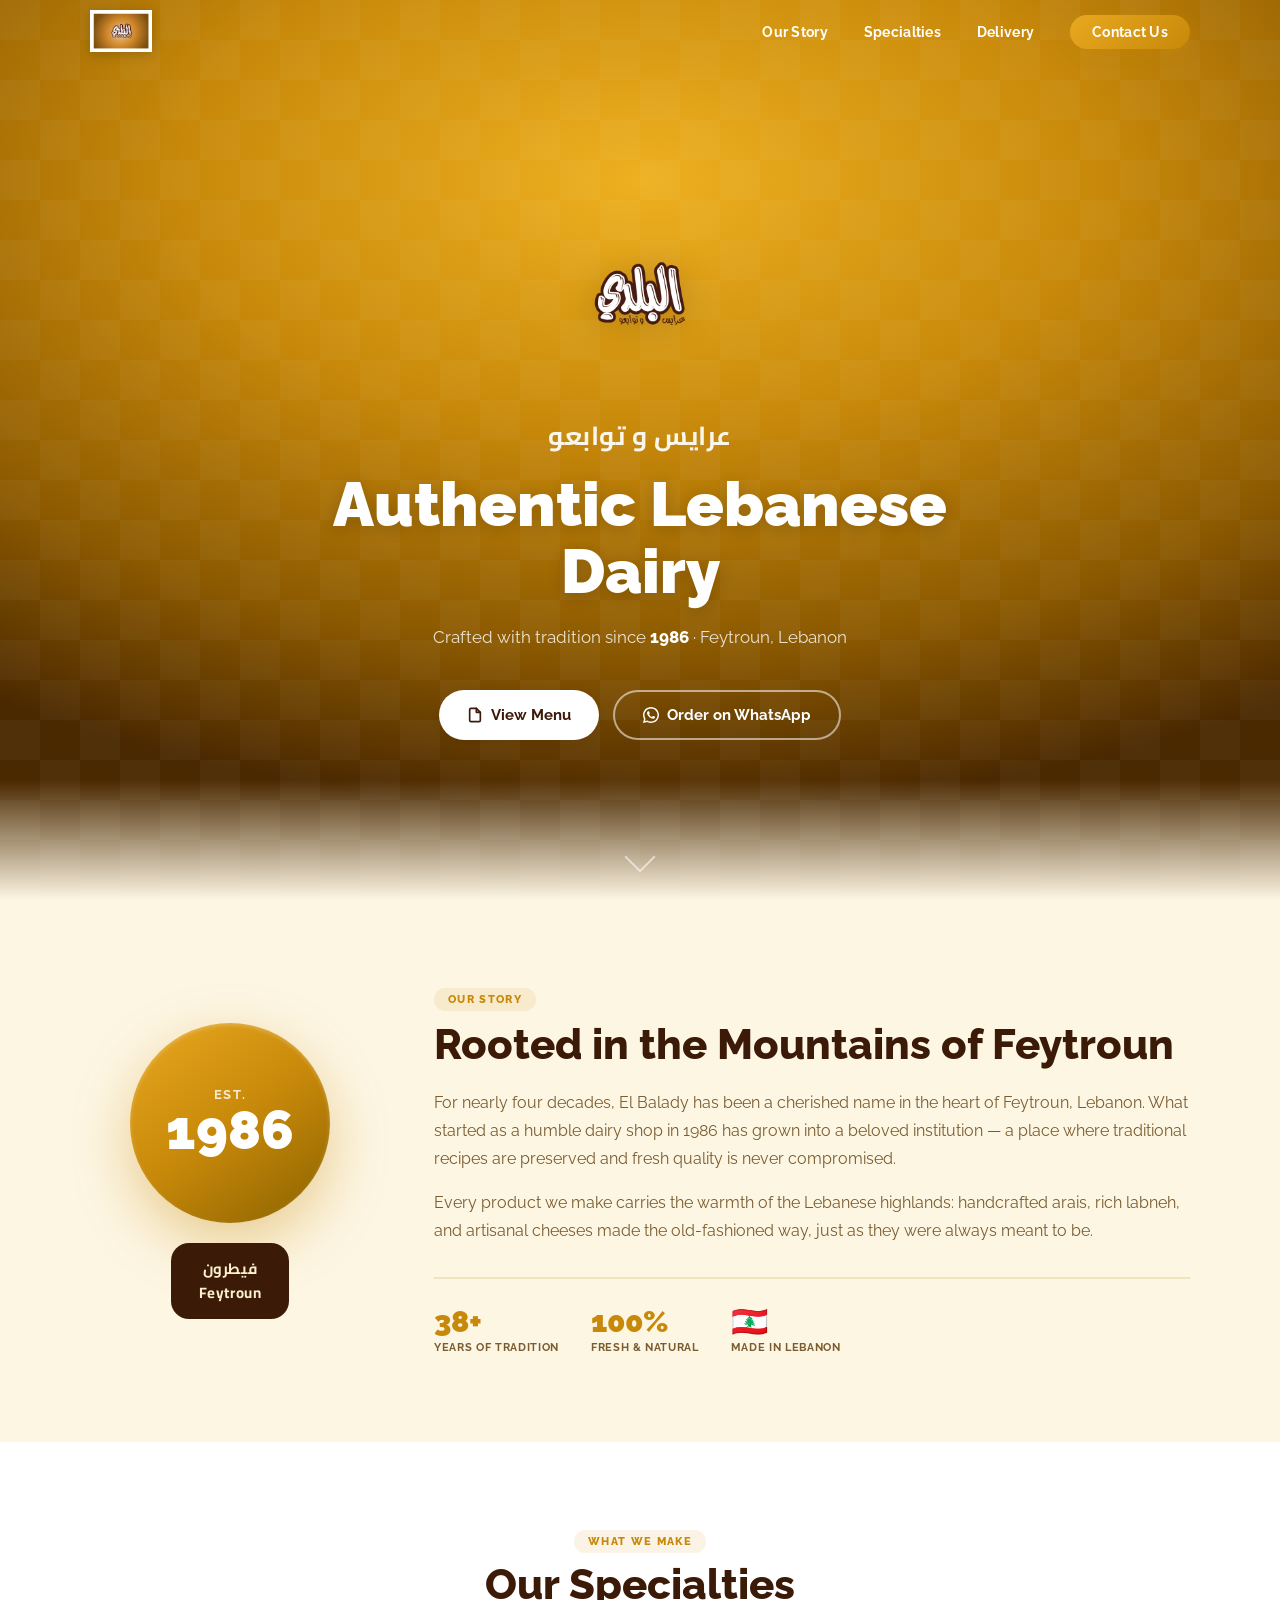
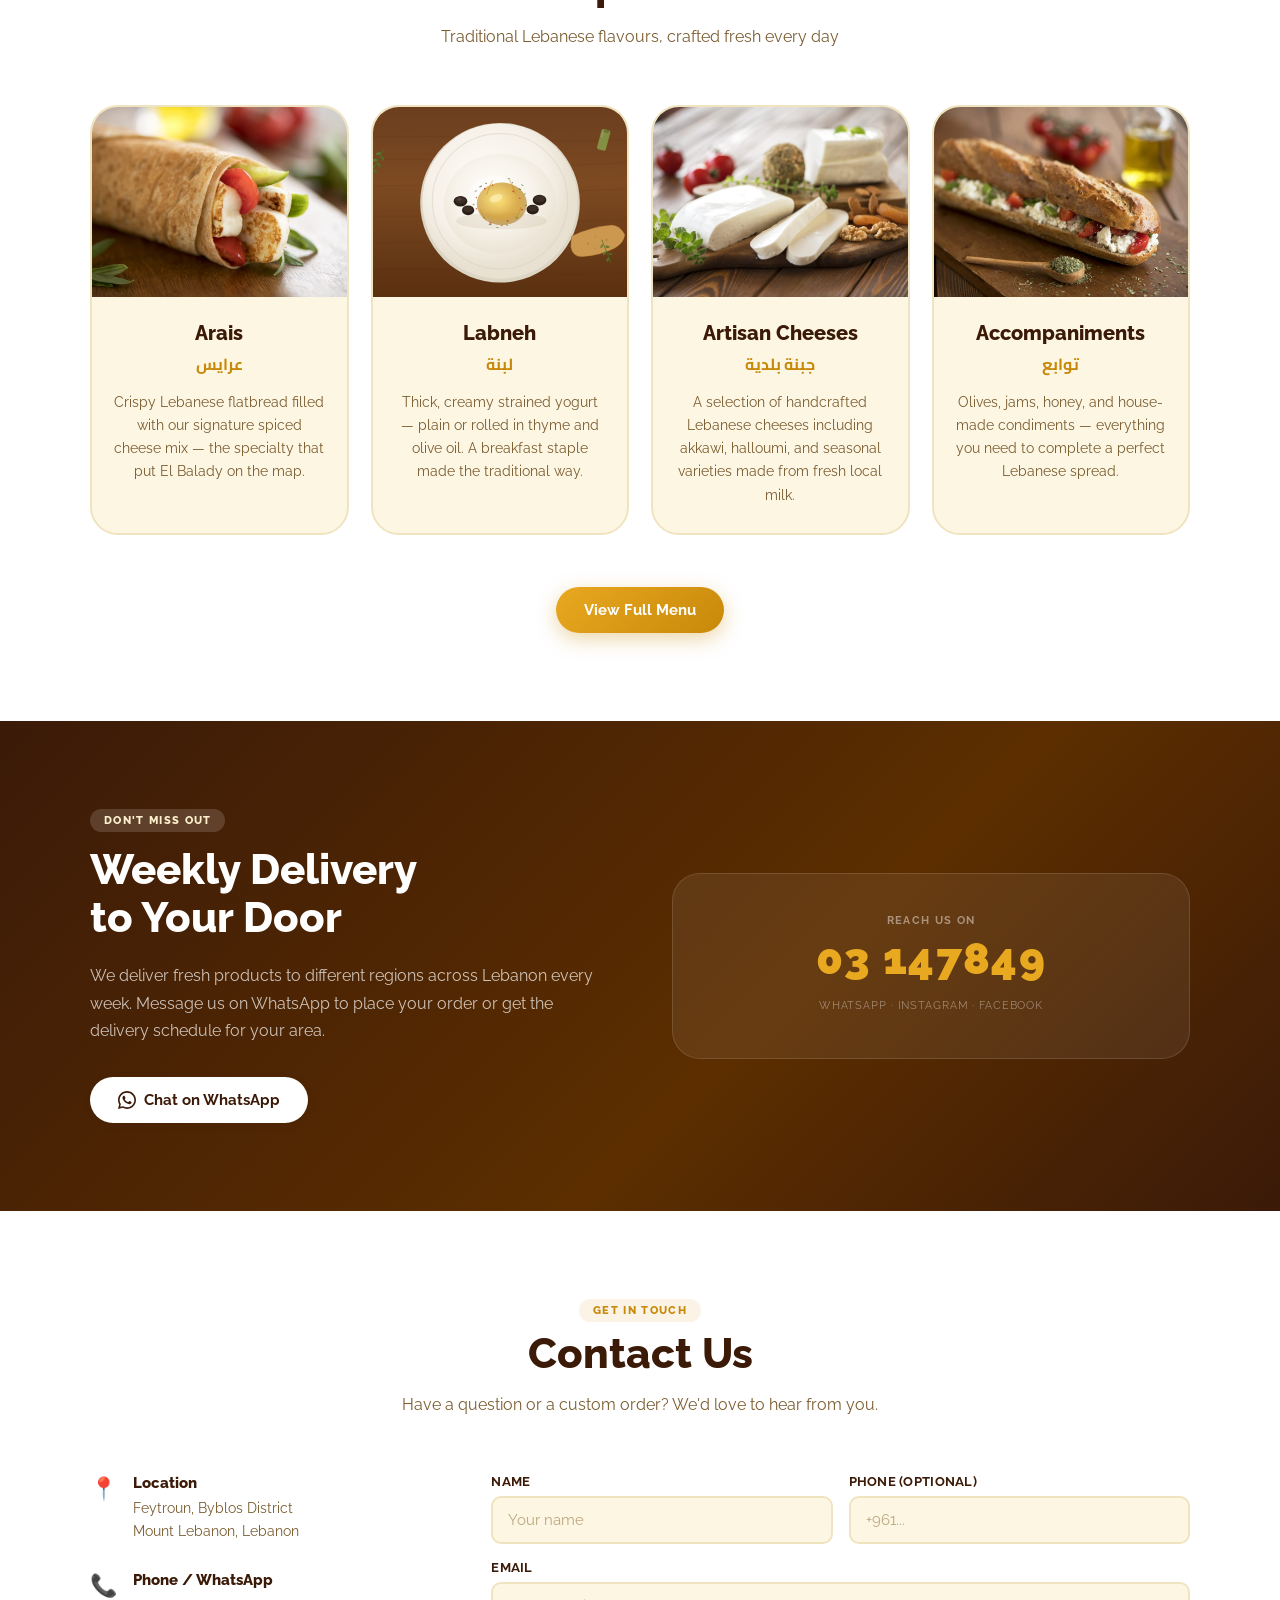
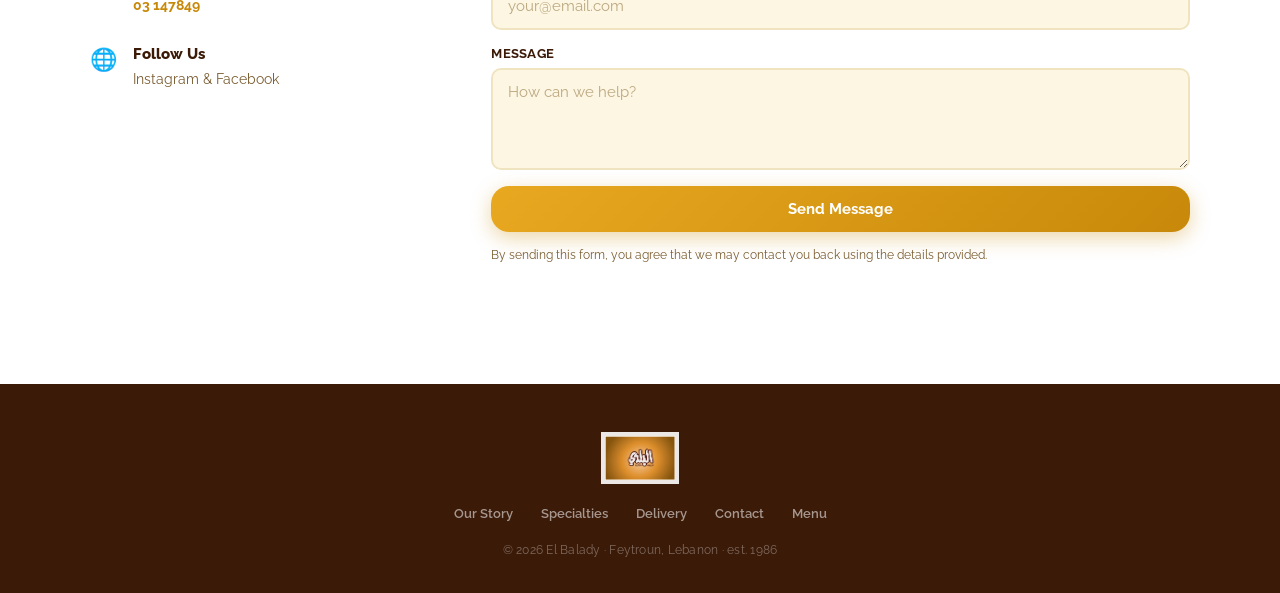
==== commit b3904559: "Fix Arais/Labneh photo assignment and add illustrated labneh plate Moves the wrap photo to Arais car" ====
--- a/index.html
+++ b/index.html
@@ -103,7 +103,7 @@
       <div class="products">
         <div class="product-card">
           <div class="product-card__img">
-            <img src="menu-halloum-baguette.jpg" alt="Arais — halloum bread" />
+            <img src="menu-halloum-wrap.jpg" alt="Arais — filled flatbread" />
           </div>
           <div class="product-card__body">
             <h3>Arais</h3>
@@ -113,7 +113,7 @@
         </div>
         <div class="product-card">
           <div class="product-card__img">
-            <img src="menu-halloum-wrap.jpg" alt="Labneh wrap" />
+            <img src="menu-labneh-plate.svg" alt="Labneh plate with olive oil and herbs" />
           </div>
           <div class="product-card__body">
             <h3>Labneh</h3>
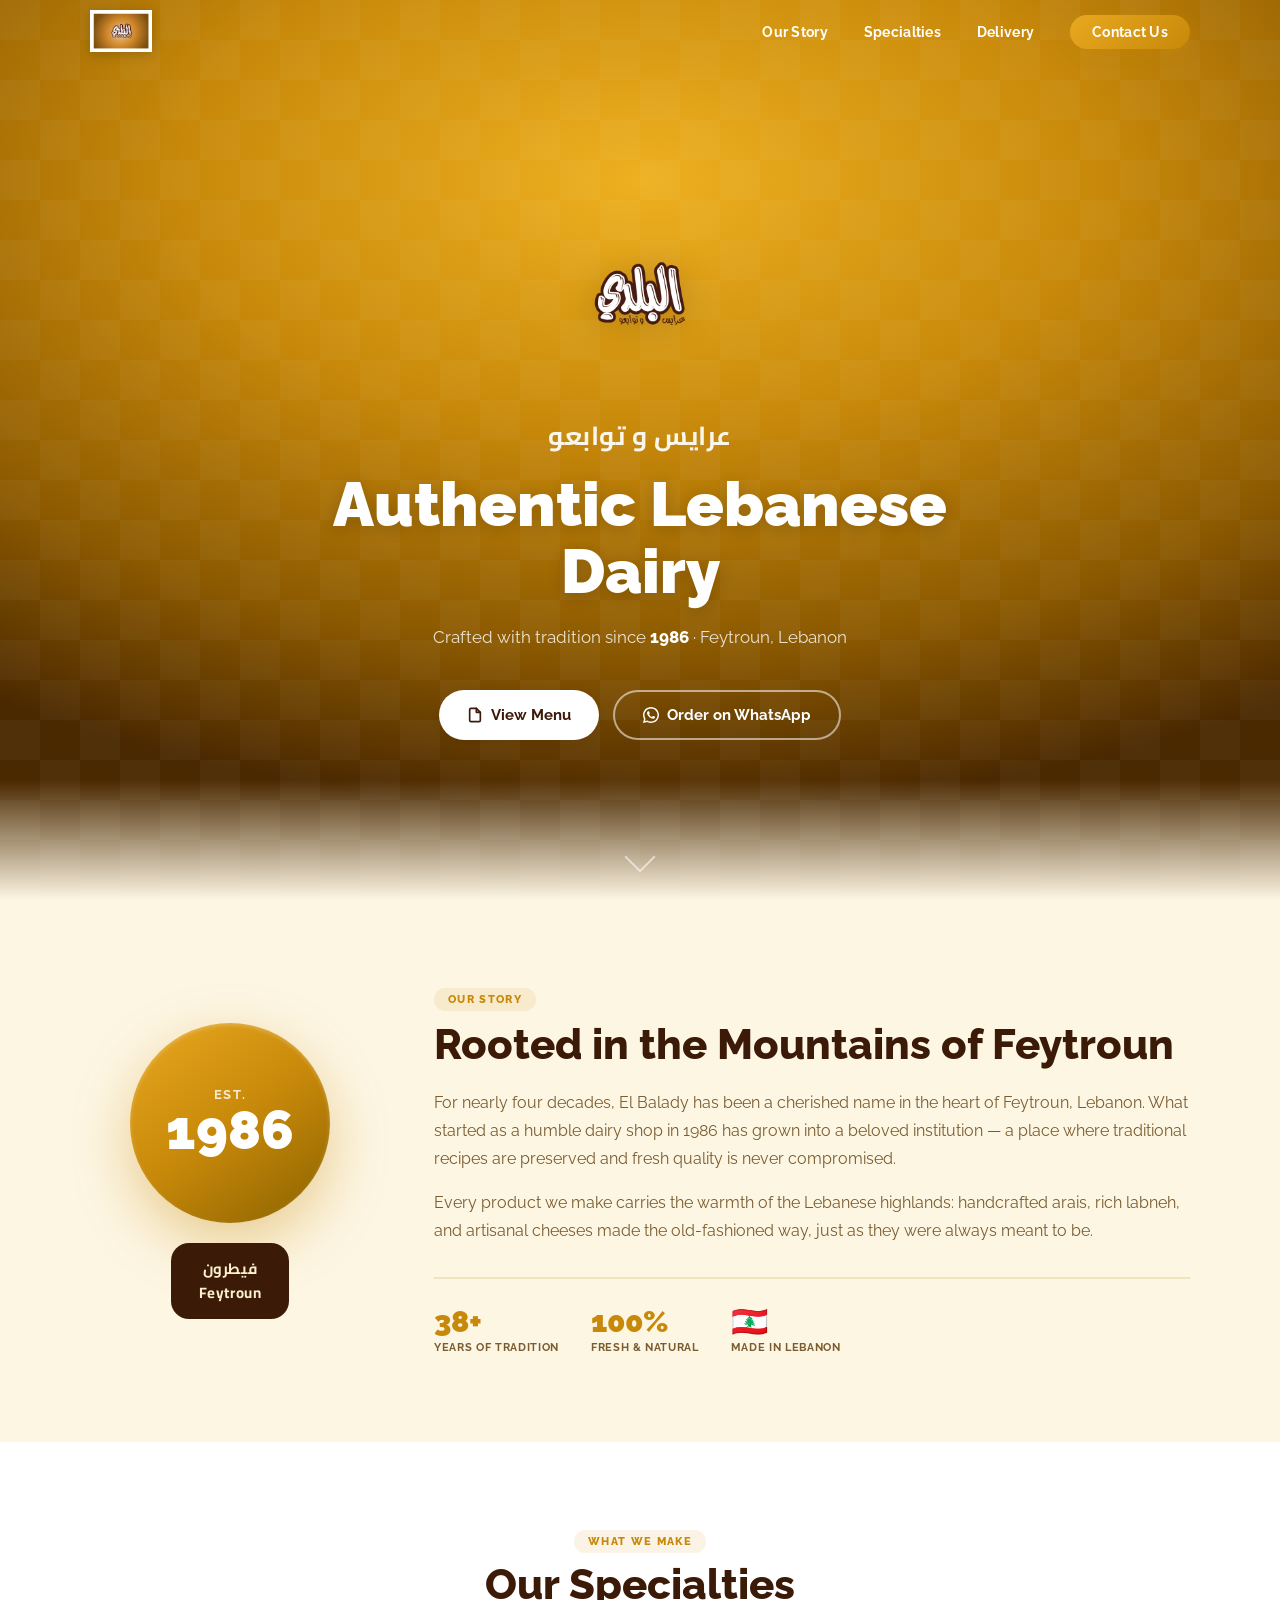
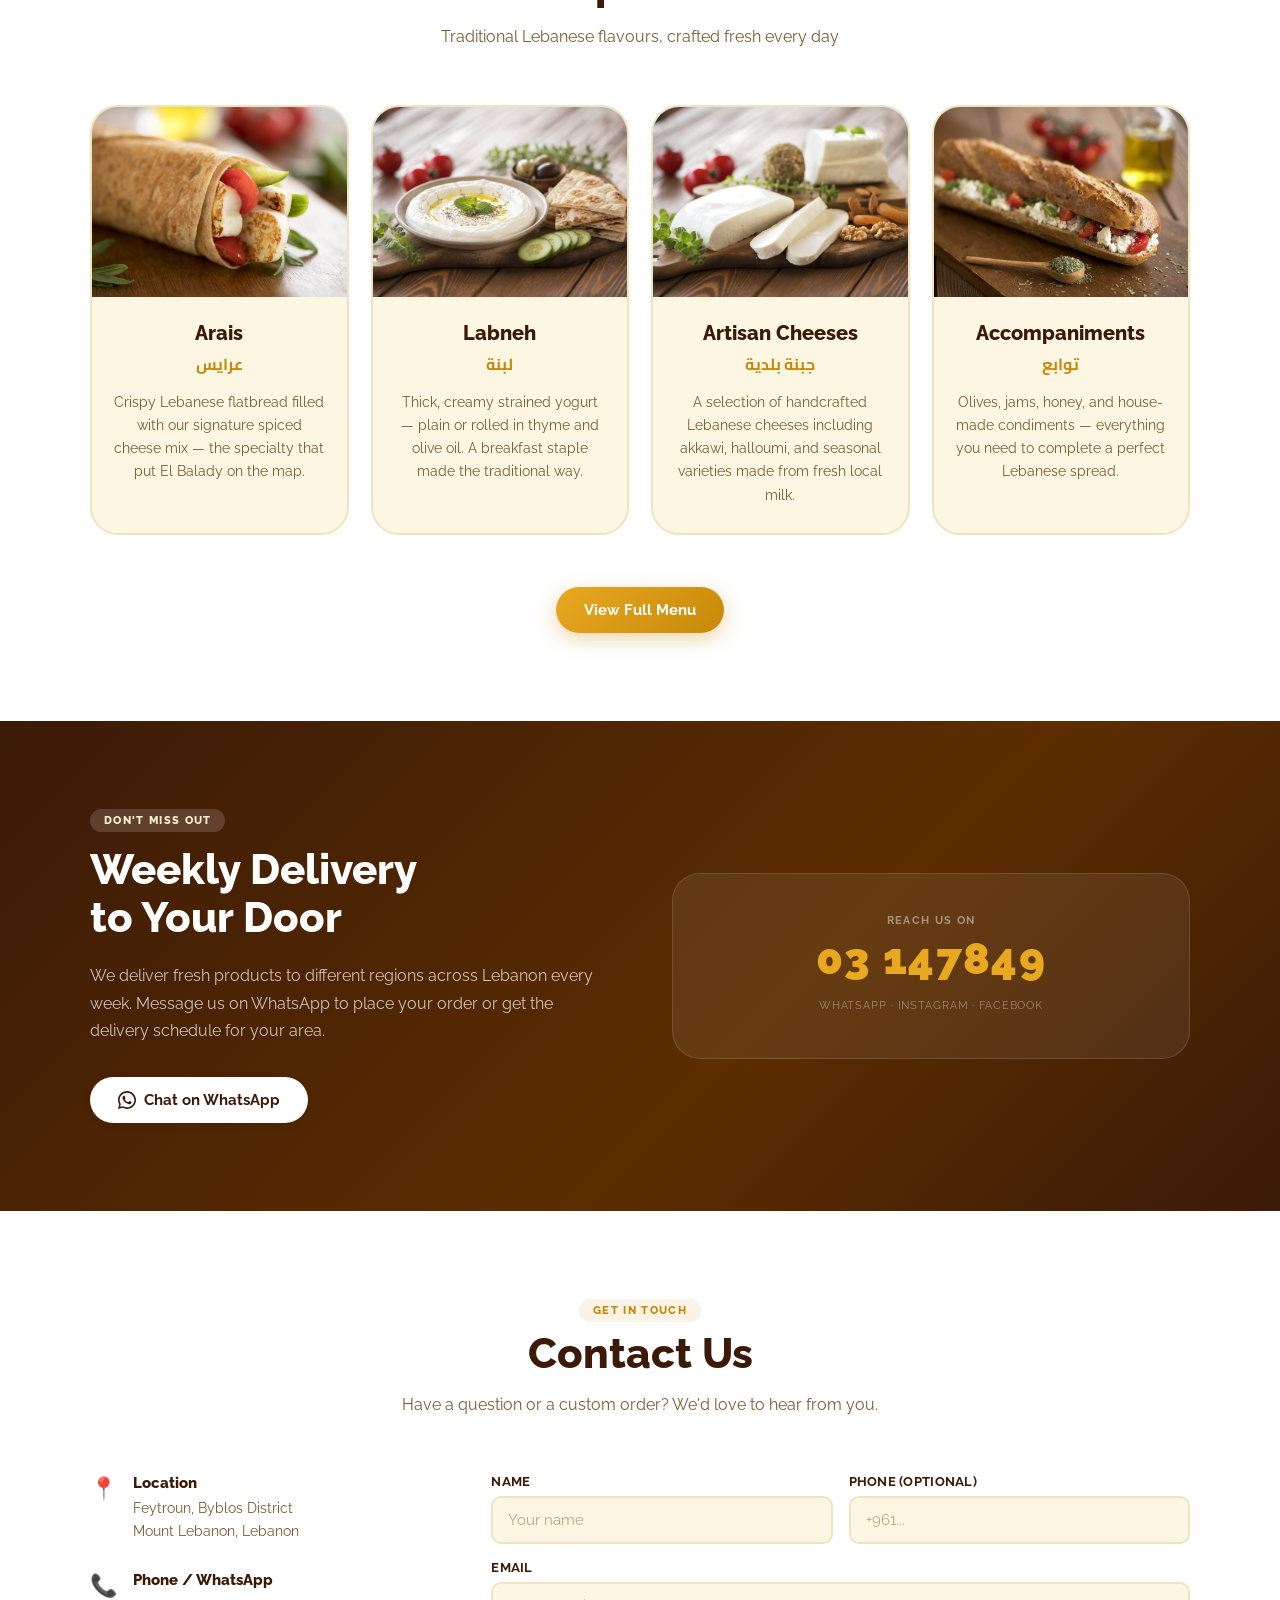
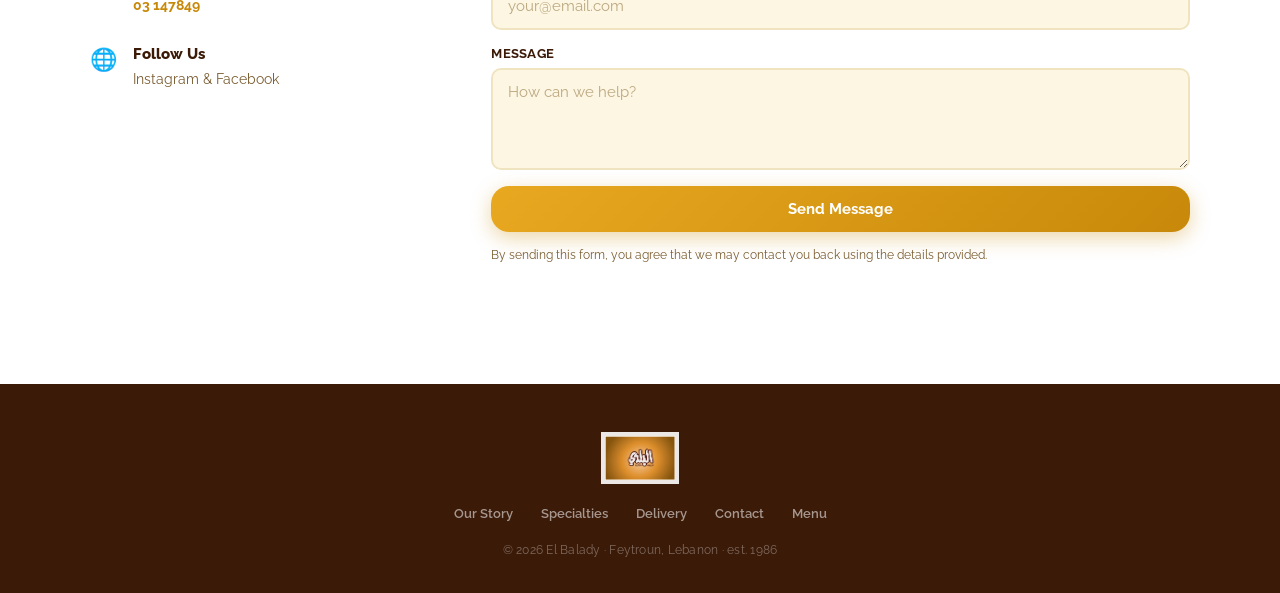
==== commit 84524ff7: "Replace labneh SVG illustration with real food photo https://claude.ai/code/session_01UFX6qy6M5suxhX" ====
--- a/index.html
+++ b/index.html
@@ -113,7 +113,7 @@
         </div>
         <div class="product-card">
           <div class="product-card__img">
-            <img src="menu-labneh-plate.svg" alt="Labneh plate with olive oil and herbs" />
+            <img src="menu-labneh-plate.jpg" alt="Labneh plate with olive oil and herbs" />
           </div>
           <div class="product-card__body">
             <h3>Labneh</h3>
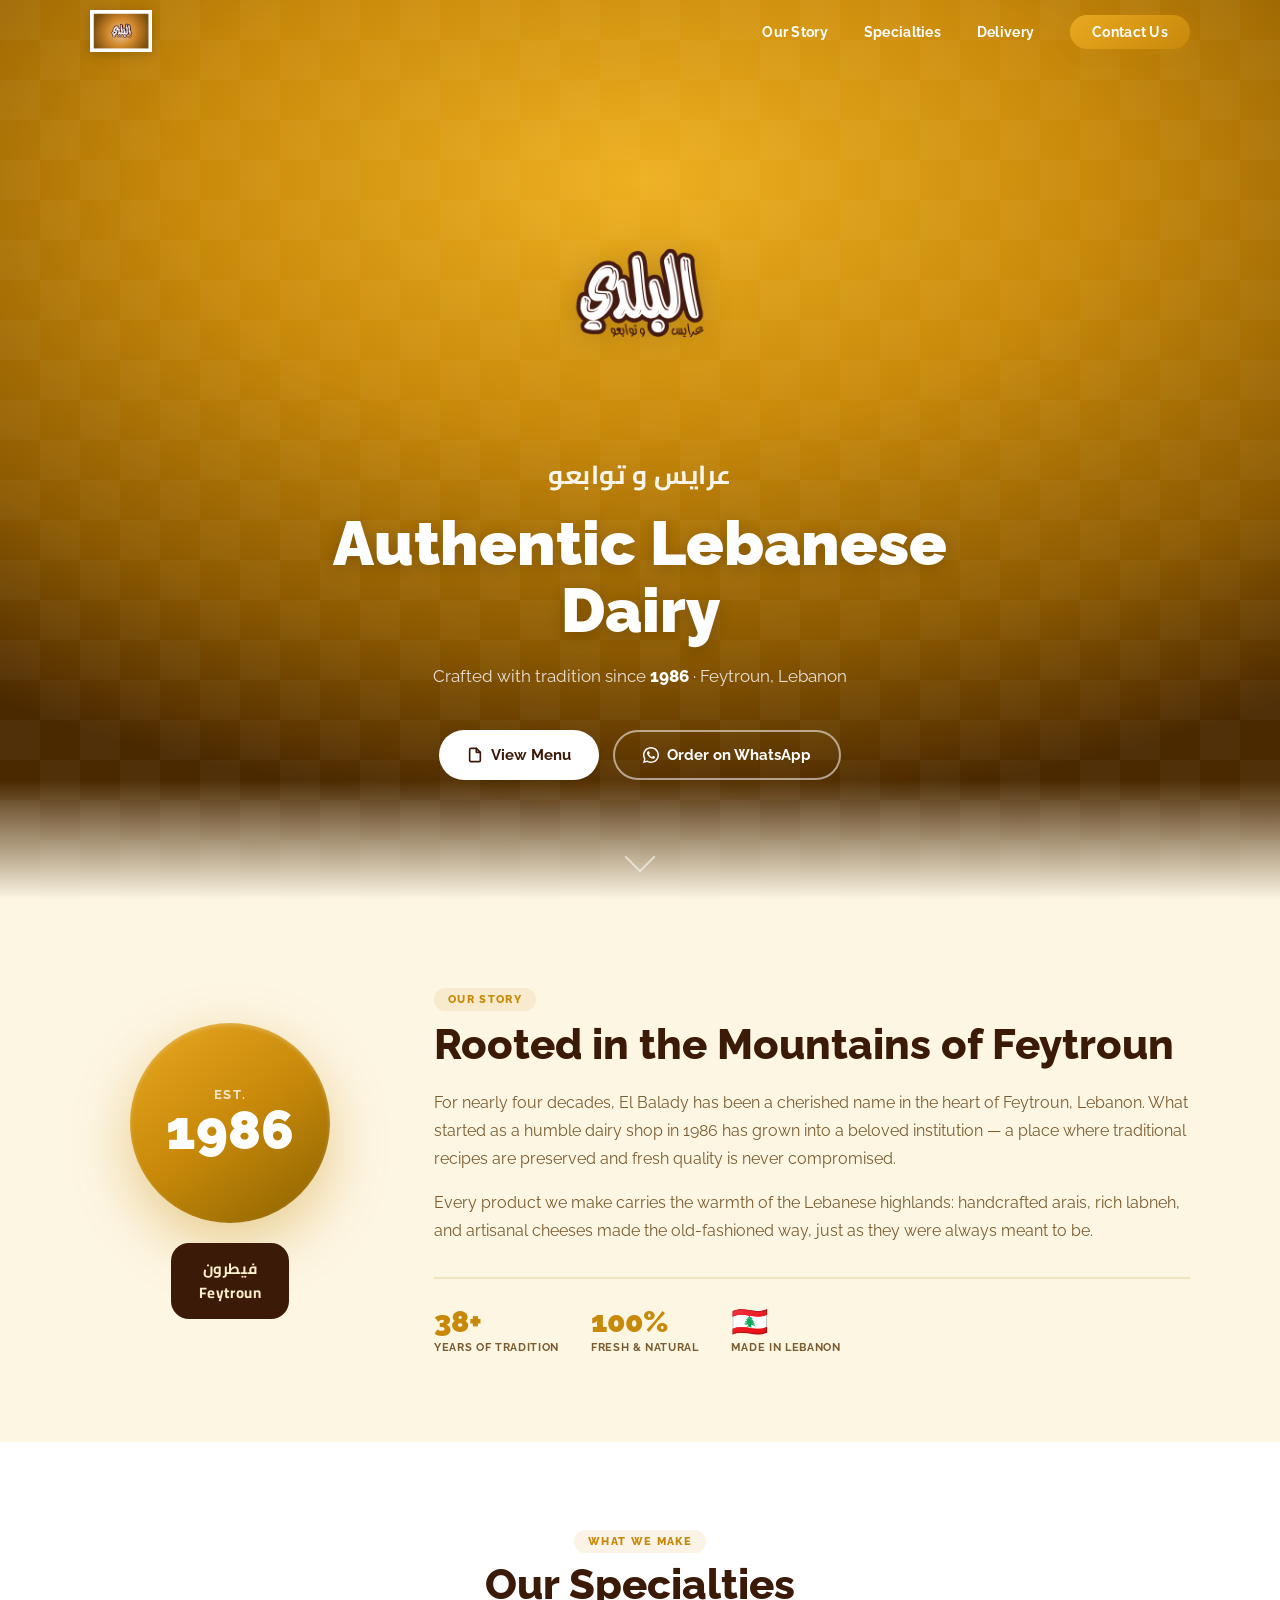
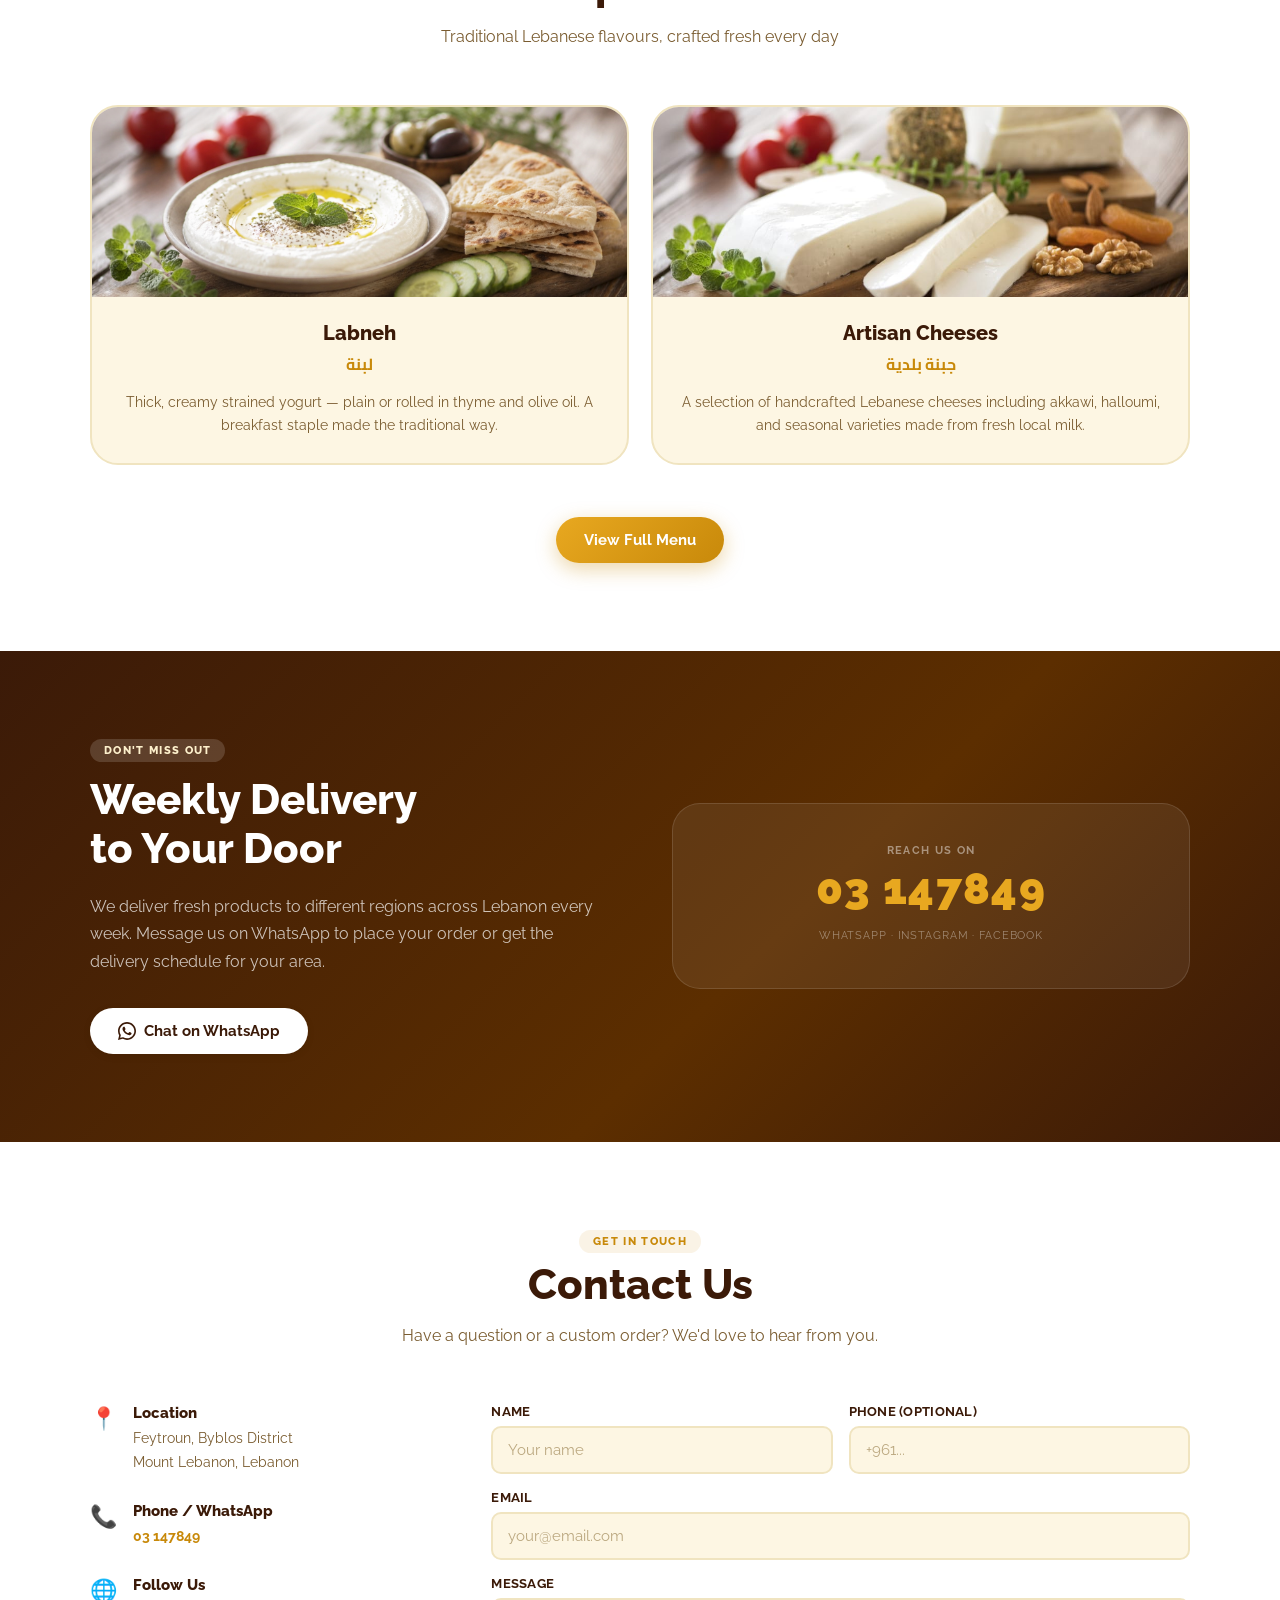
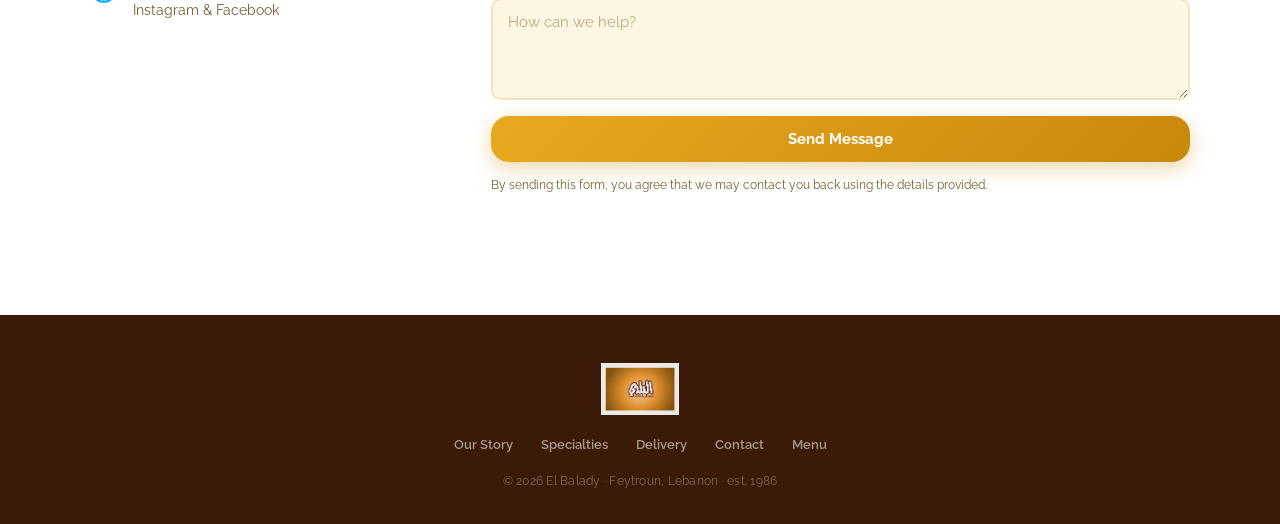
==== commit 41bc3444: "Enlarge hero logo to 480px; remove Arais and Accompaniments cards https://claude.ai/code/session_01U" ====
--- a/index.html
+++ b/index.html
@@ -103,16 +103,6 @@
       <div class="products">
         <div class="product-card">
           <div class="product-card__img">
-            <img src="menu-halloum-wrap.jpg" alt="Arais — filled flatbread" />
-          </div>
-          <div class="product-card__body">
-            <h3>Arais</h3>
-            <p class="product-card__ar">عرايس</p>
-            <p>Crispy Lebanese flatbread filled with our signature spiced cheese mix — the specialty that put El Balady on the map.</p>
-          </div>
-        </div>
-        <div class="product-card">
-          <div class="product-card__img">
             <img src="menu-labneh-plate.jpg" alt="Labneh plate with olive oil and herbs" />
           </div>
           <div class="product-card__body">
@@ -129,16 +119,6 @@
             <h3>Artisan Cheeses</h3>
             <p class="product-card__ar">جبنة بلدية</p>
             <p>A selection of handcrafted Lebanese cheeses including akkawi, halloumi, and seasonal varieties made from fresh local milk.</p>
-          </div>
-        </div>
-        <div class="product-card">
-          <div class="product-card__img">
-            <img src="menu-feta-baguette.jpg" alt="Feta and accompaniments" />
-          </div>
-          <div class="product-card__body">
-            <h3>Accompaniments</h3>
-            <p class="product-card__ar">توابع</p>
-            <p>Olives, jams, honey, and house-made condiments — everything you need to complete a perfect Lebanese spread.</p>
           </div>
         </div>
       </div>
--- a/styles.css
+++ b/styles.css
@@ -241,7 +241,7 @@
   max-width: 640px;
 }
 .hero__logo {
-  width: 340px;
+  width: 480px;
   margin: 0 auto 22px;
   mix-blend-mode: multiply;
   filter: drop-shadow(0 4px 16px rgba(0,0,0,.15));
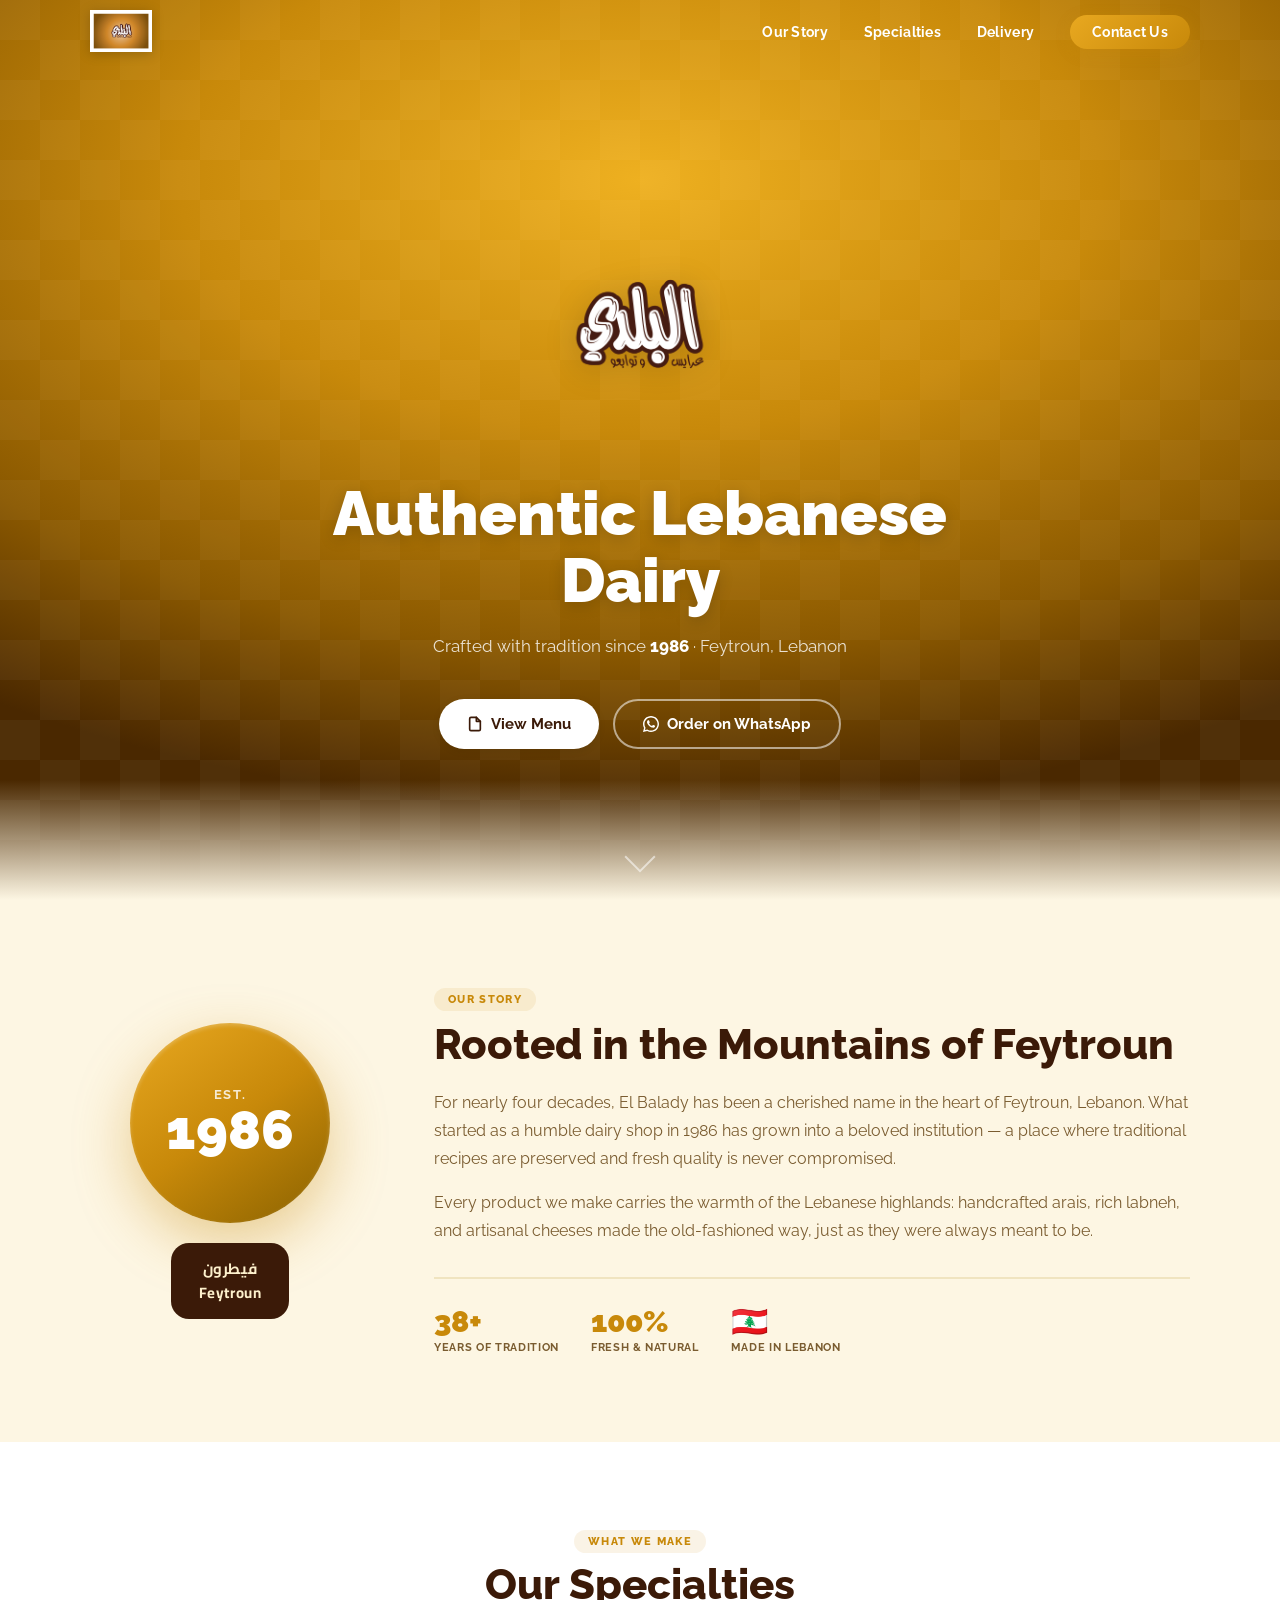
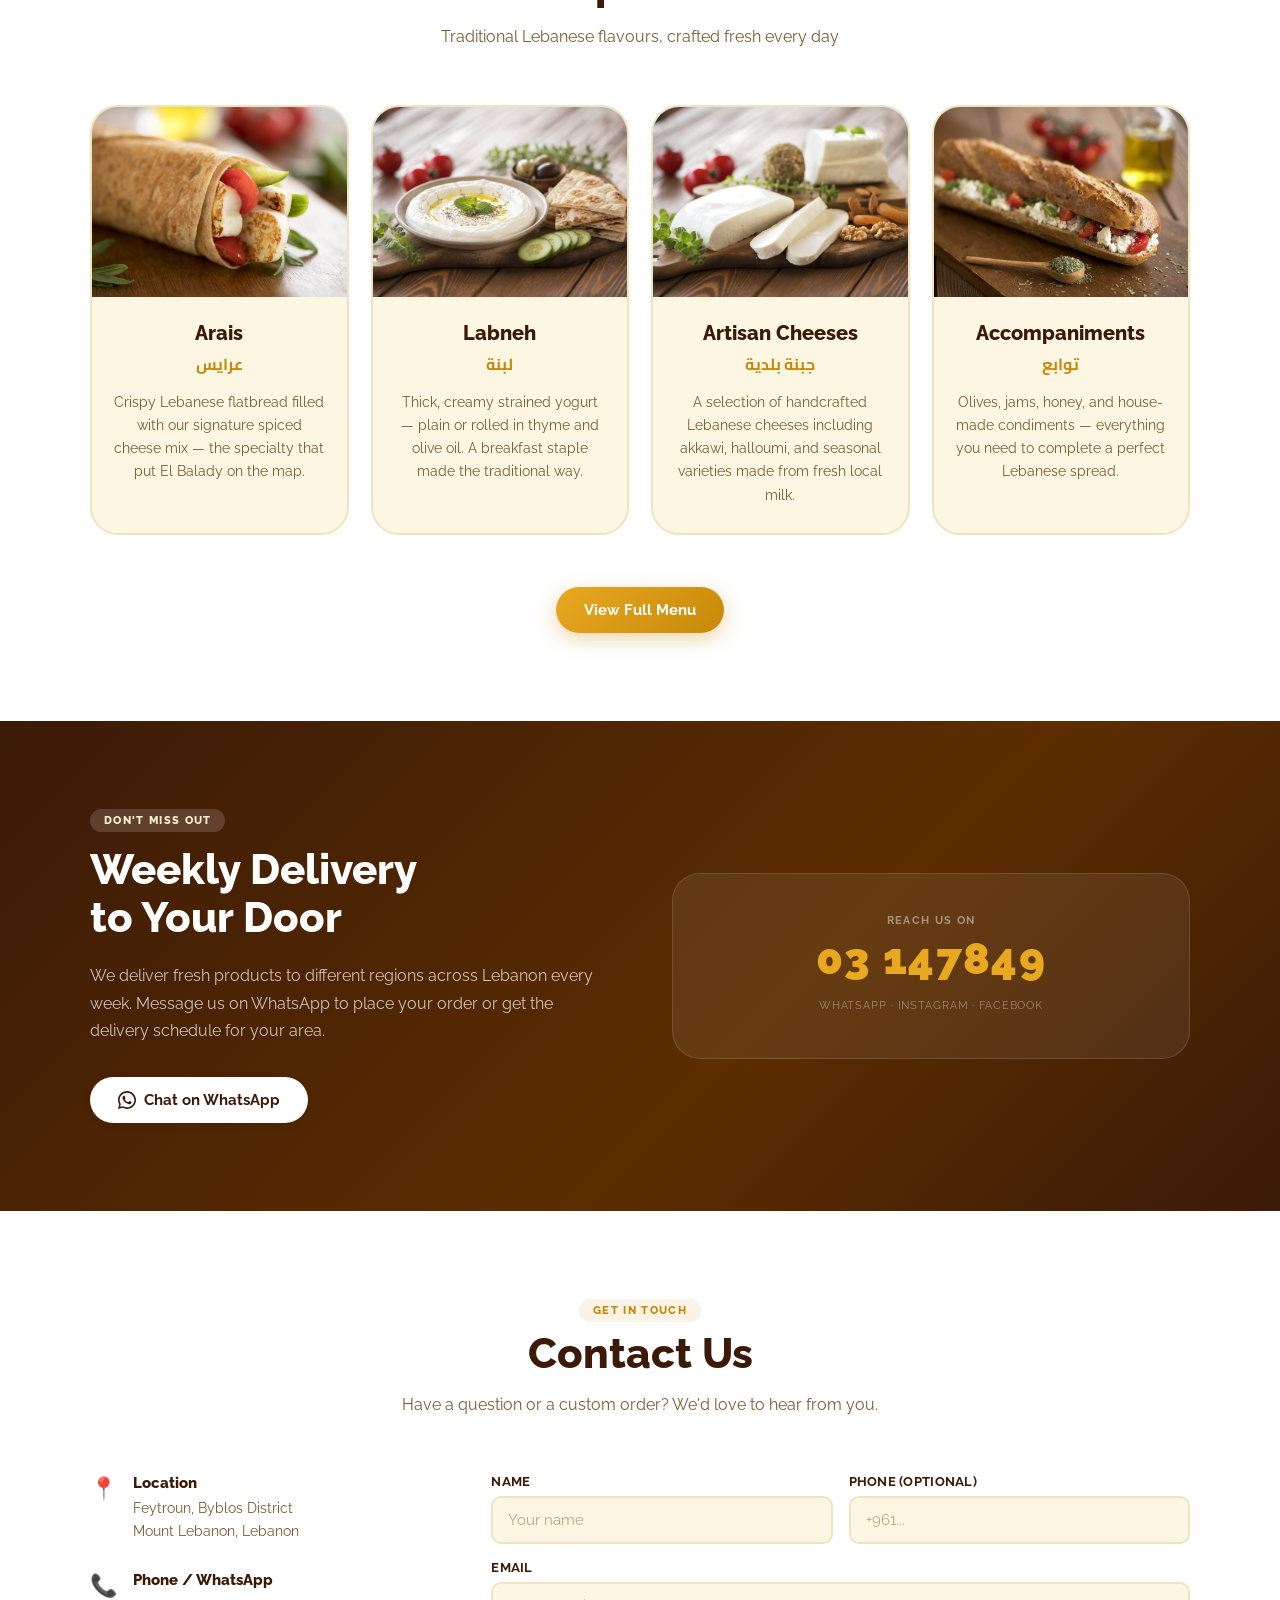
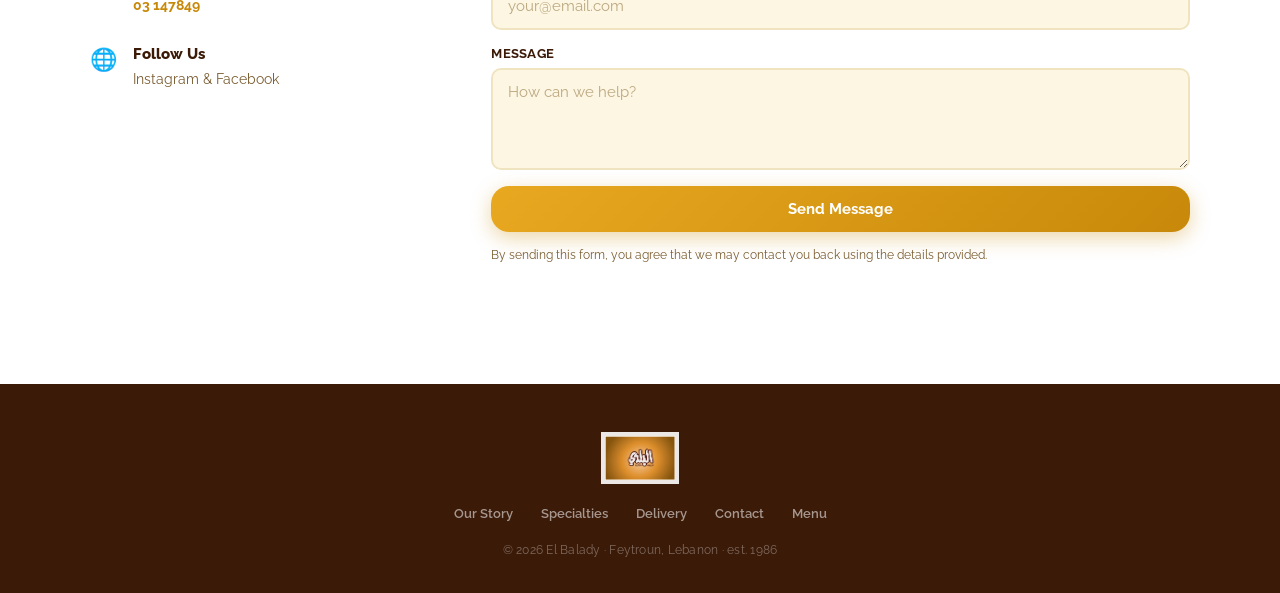
==== commit ad345384: "Remove duplicate Arabic tagline from hero; restore all 4 product cards The 'araises w tawabeo' line " ====
--- a/index.html
+++ b/index.html
@@ -37,7 +37,6 @@
     <div class="hero__bg"></div>
     <div class="hero__content">
       <img class="hero__logo" src="logo-mark.png" alt="El Balady logo" />
-      <p class="hero__arabic">عرايس و توابعو</p>
       <h1 class="hero__title">Authentic Lebanese Dairy</h1>
       <p class="hero__sub">Crafted with tradition since <strong>1986</strong> &middot; Feytroun, Lebanon</p>
       <div class="hero__actions">
@@ -103,6 +102,16 @@
       <div class="products">
         <div class="product-card">
           <div class="product-card__img">
+            <img src="menu-halloum-wrap.jpg" alt="Arais — filled flatbread" />
+          </div>
+          <div class="product-card__body">
+            <h3>Arais</h3>
+            <p class="product-card__ar">عرايس</p>
+            <p>Crispy Lebanese flatbread filled with our signature spiced cheese mix — the specialty that put El Balady on the map.</p>
+          </div>
+        </div>
+        <div class="product-card">
+          <div class="product-card__img">
             <img src="menu-labneh-plate.jpg" alt="Labneh plate with olive oil and herbs" />
           </div>
           <div class="product-card__body">
@@ -119,6 +128,16 @@
             <h3>Artisan Cheeses</h3>
             <p class="product-card__ar">جبنة بلدية</p>
             <p>A selection of handcrafted Lebanese cheeses including akkawi, halloumi, and seasonal varieties made from fresh local milk.</p>
+          </div>
+        </div>
+        <div class="product-card">
+          <div class="product-card__img">
+            <img src="menu-feta-baguette.jpg" alt="Feta and accompaniments" />
+          </div>
+          <div class="product-card__body">
+            <h3>Accompaniments</h3>
+            <p class="product-card__ar">توابع</p>
+            <p>Olives, jams, honey, and house-made condiments — everything you need to complete a perfect Lebanese spread.</p>
           </div>
         </div>
       </div>
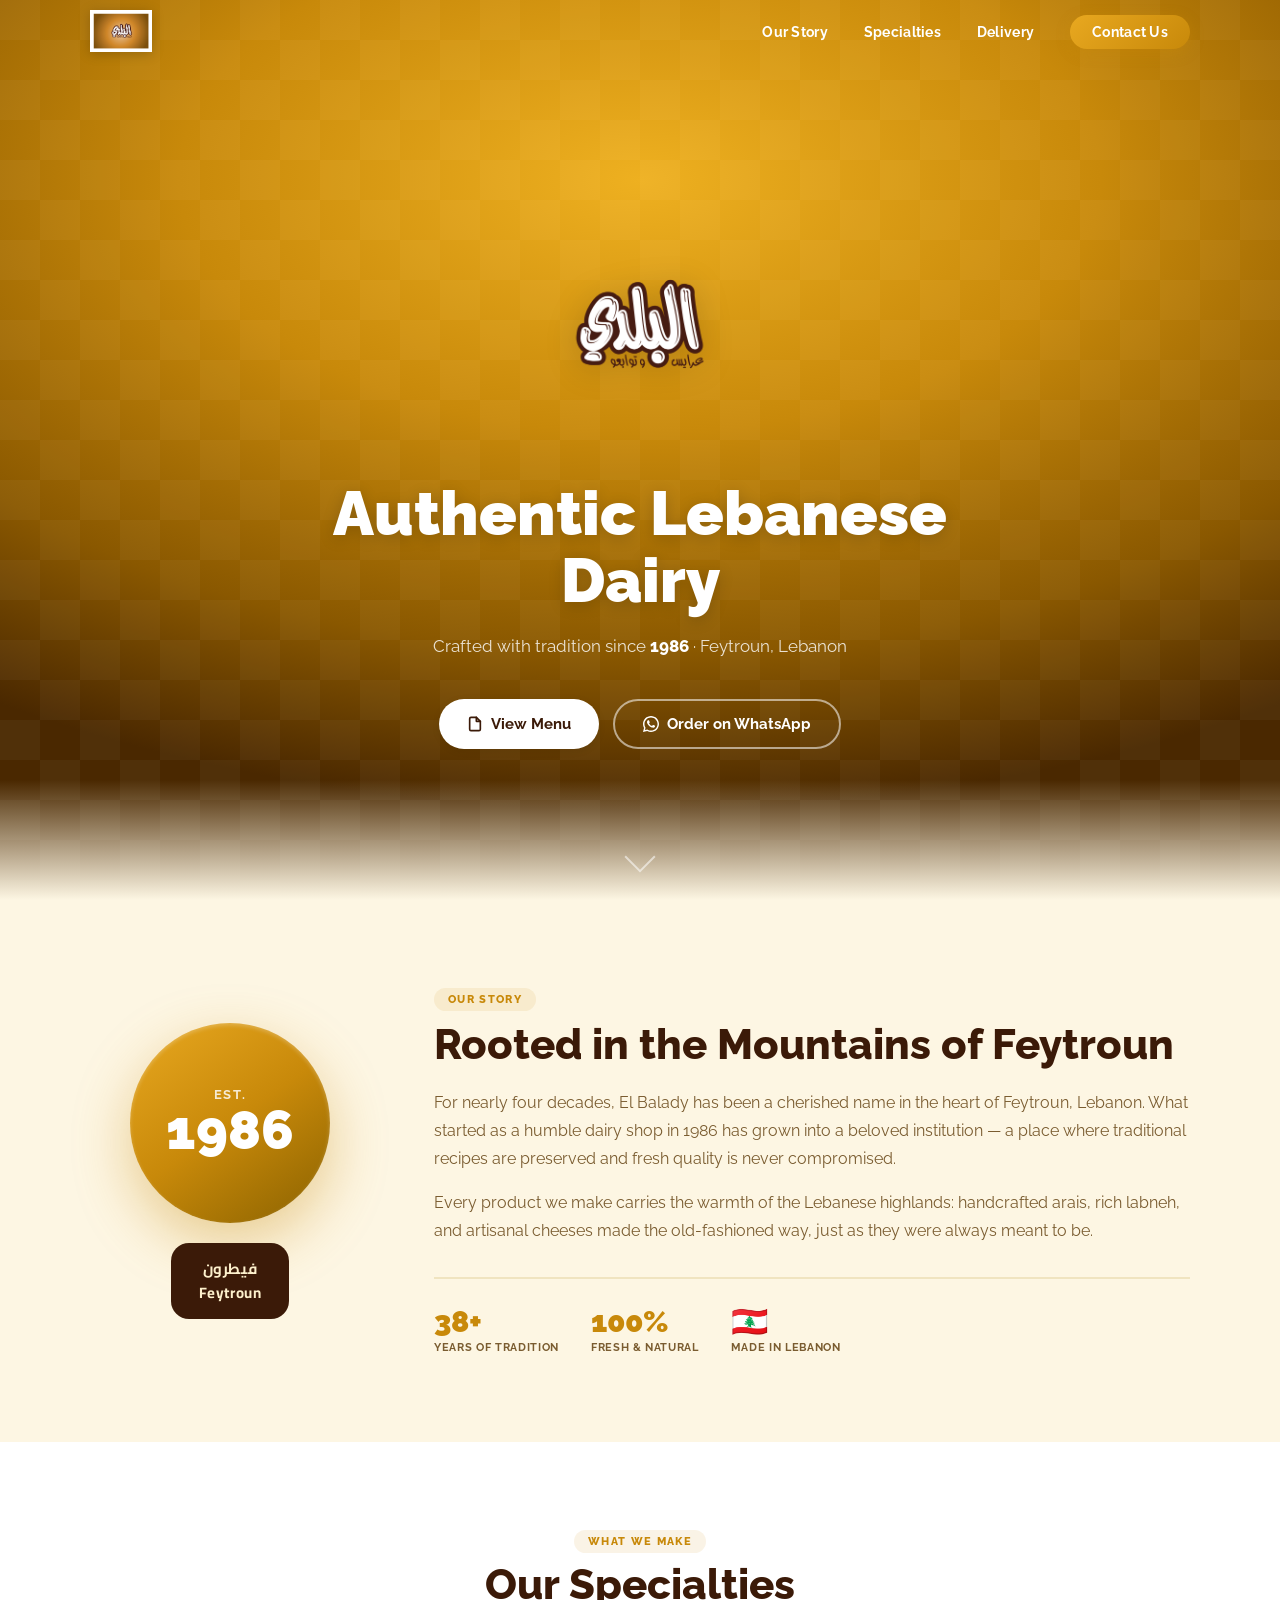
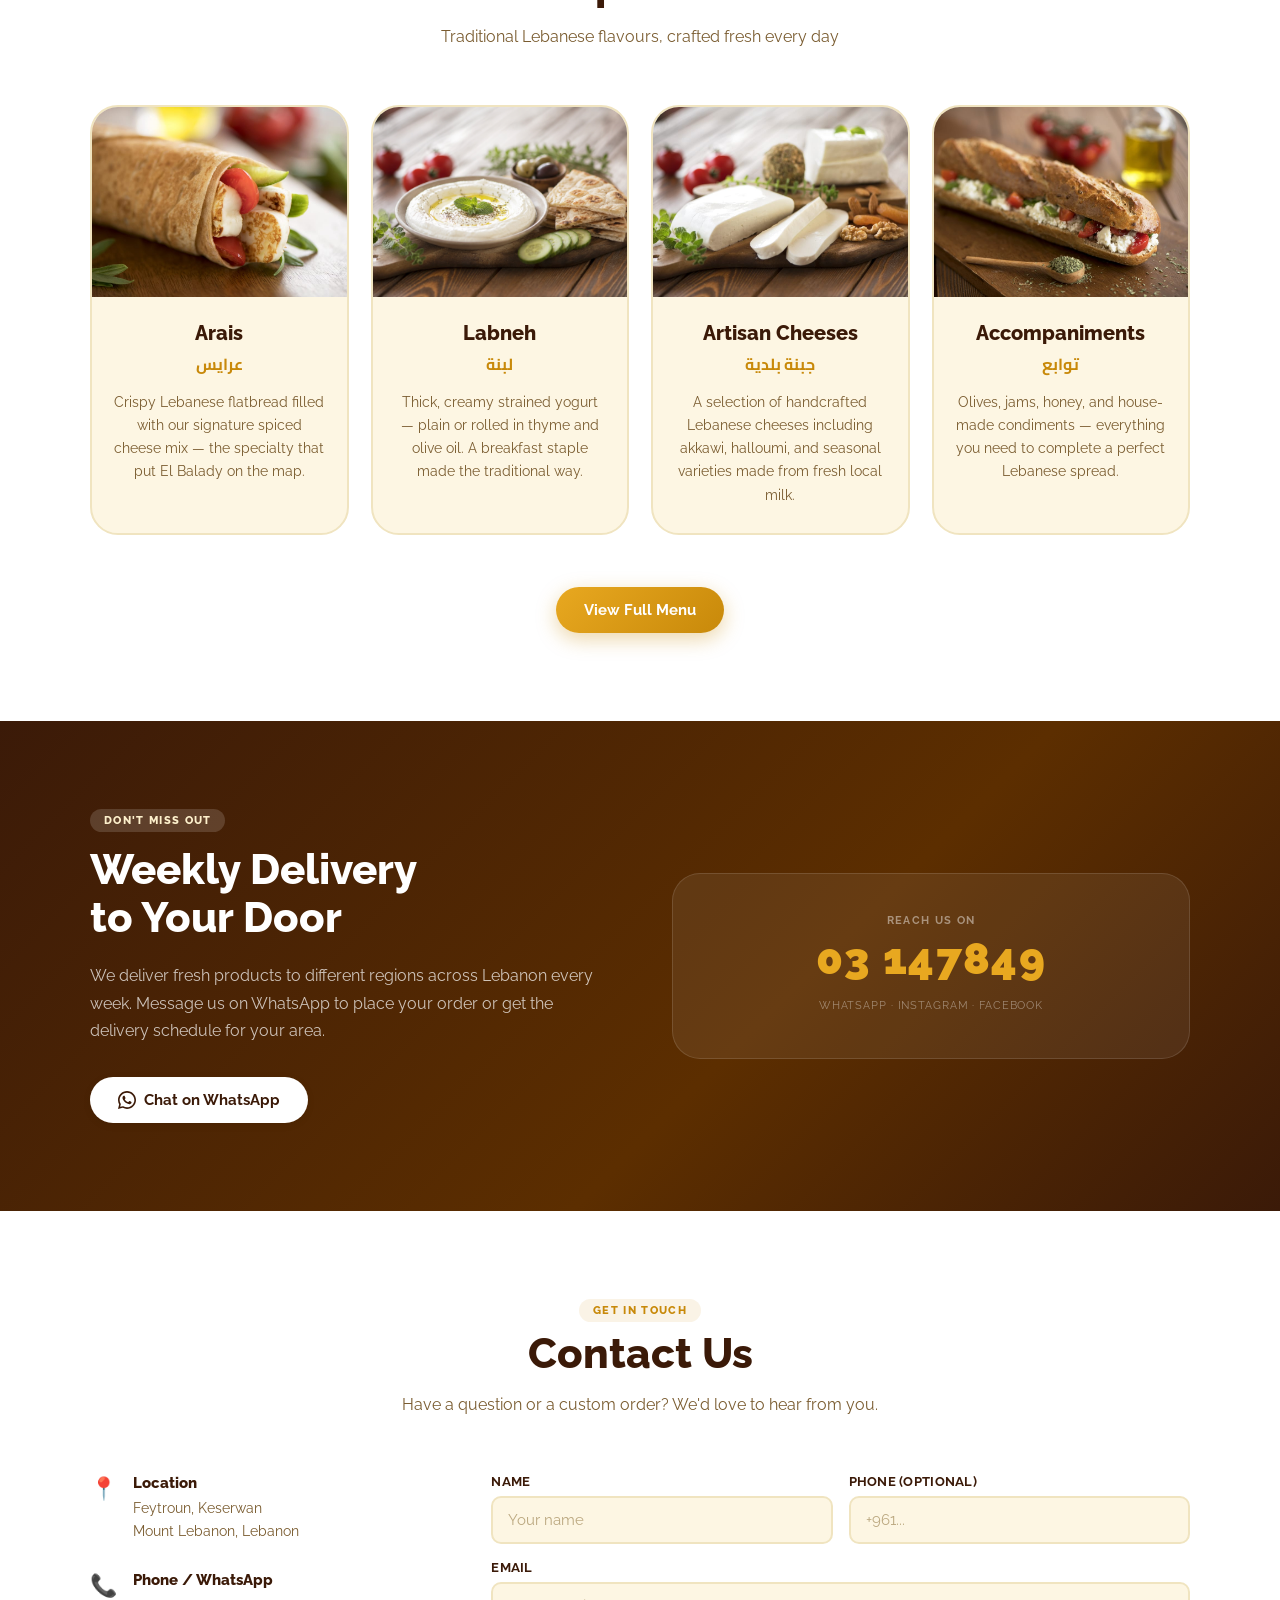
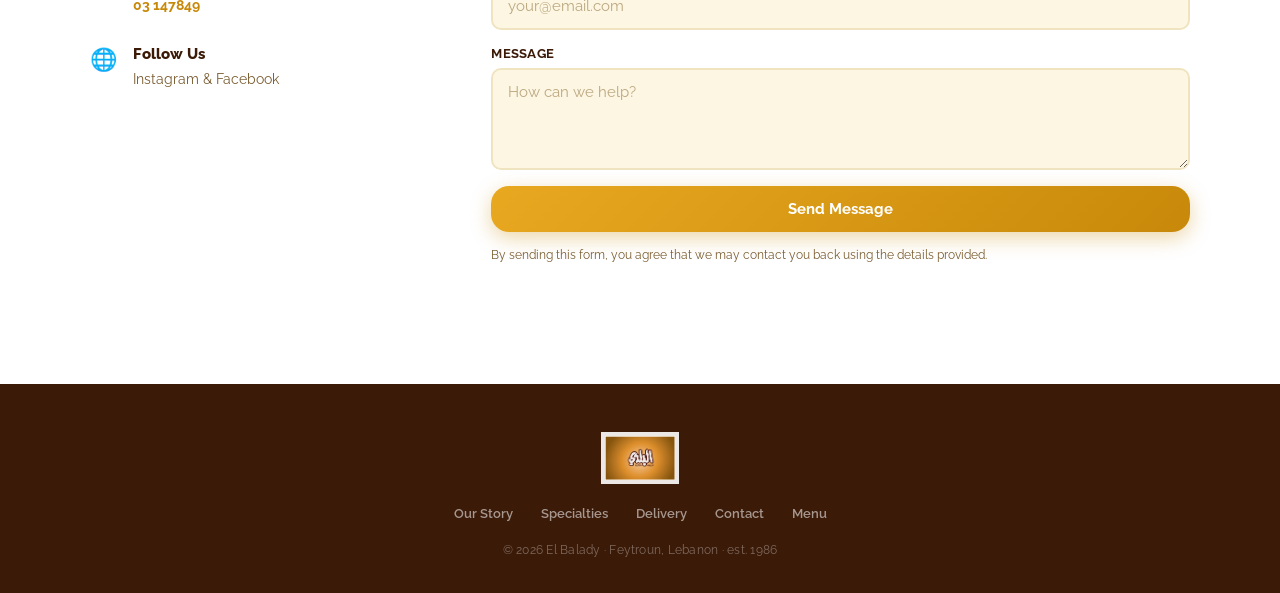
==== commit 1eb9f5f4: "Fix district: Byblos → Keserwan https://claude.ai/code/session_01UFX6qy6M5suxhX716evak3" ====
--- a/index.html
+++ b/index.html
@@ -185,7 +185,7 @@
             <span class="info-item__icon">📍</span>
             <div>
               <strong>Location</strong>
-              <p>Feytroun, Byblos District<br>Mount Lebanon, Lebanon</p>
+              <p>Feytroun, Keserwan<br>Mount Lebanon, Lebanon</p>
             </div>
           </div>
           <div class="info-item">
